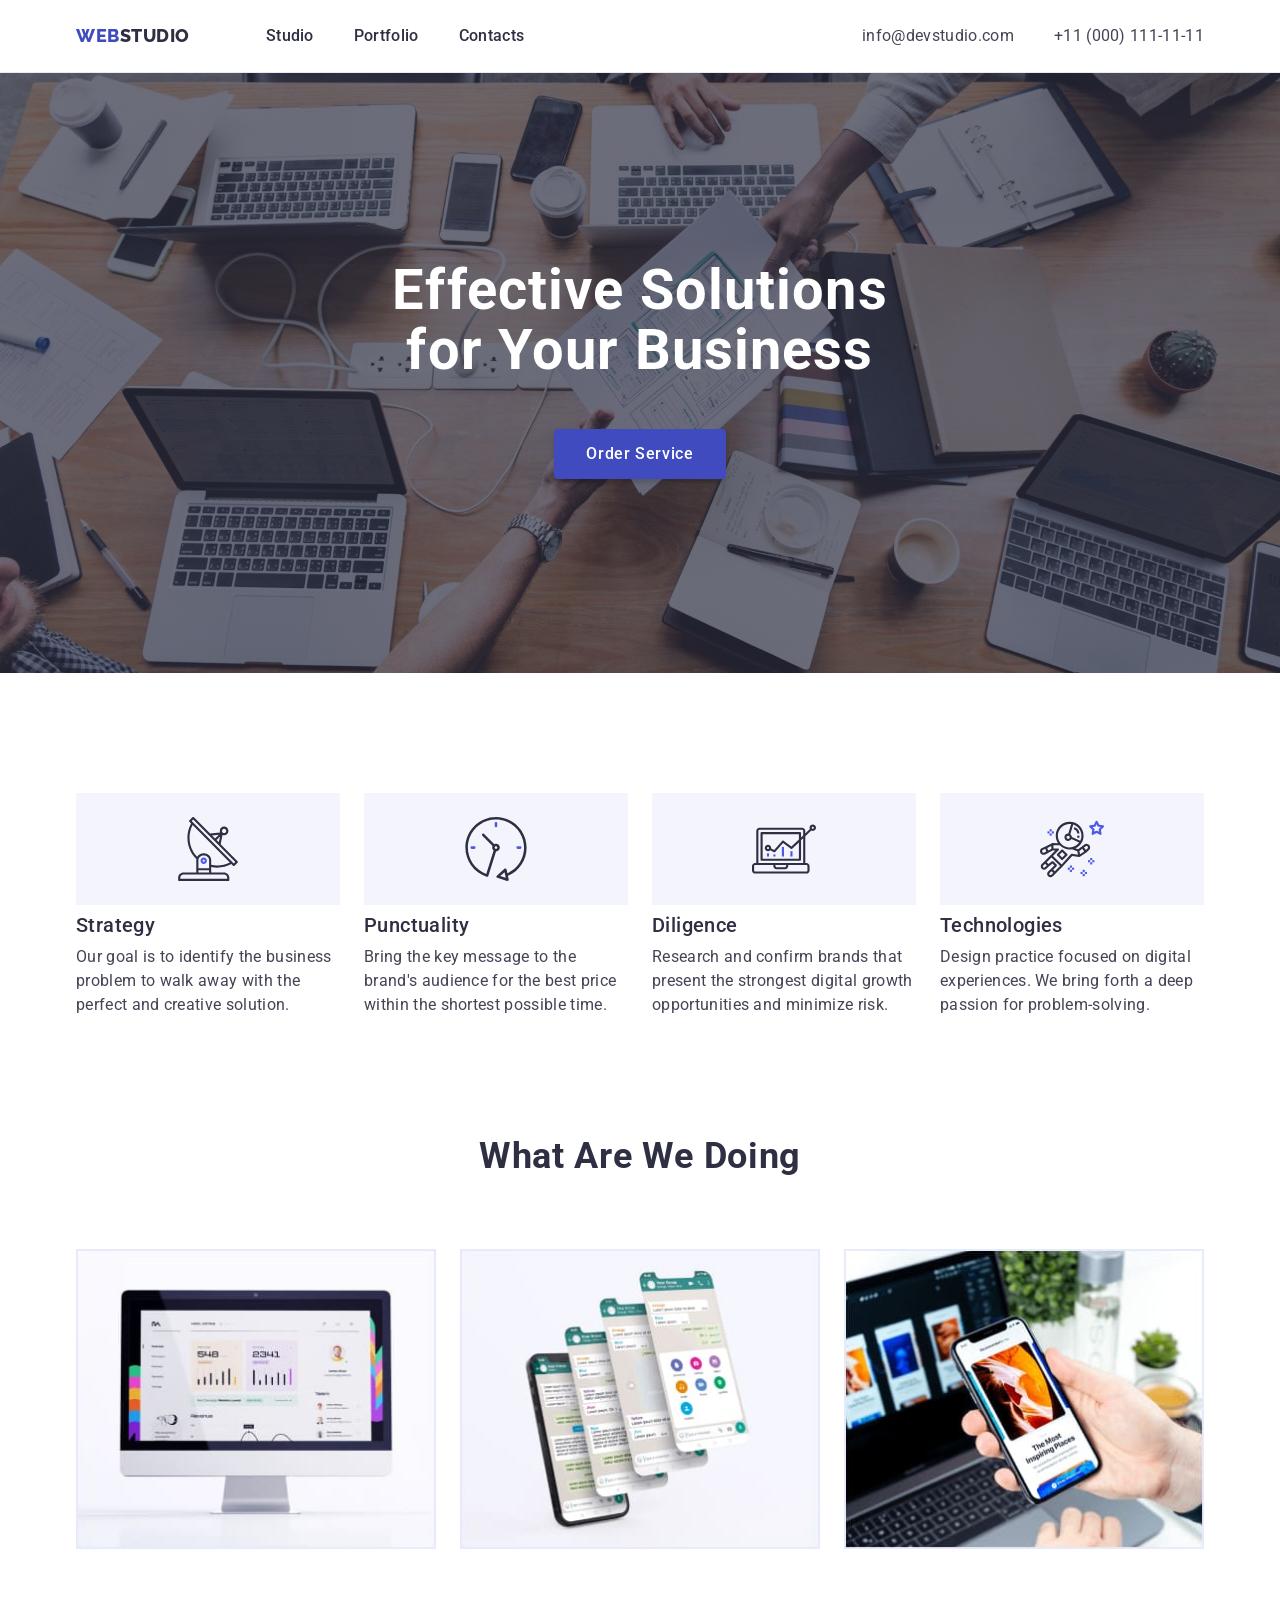
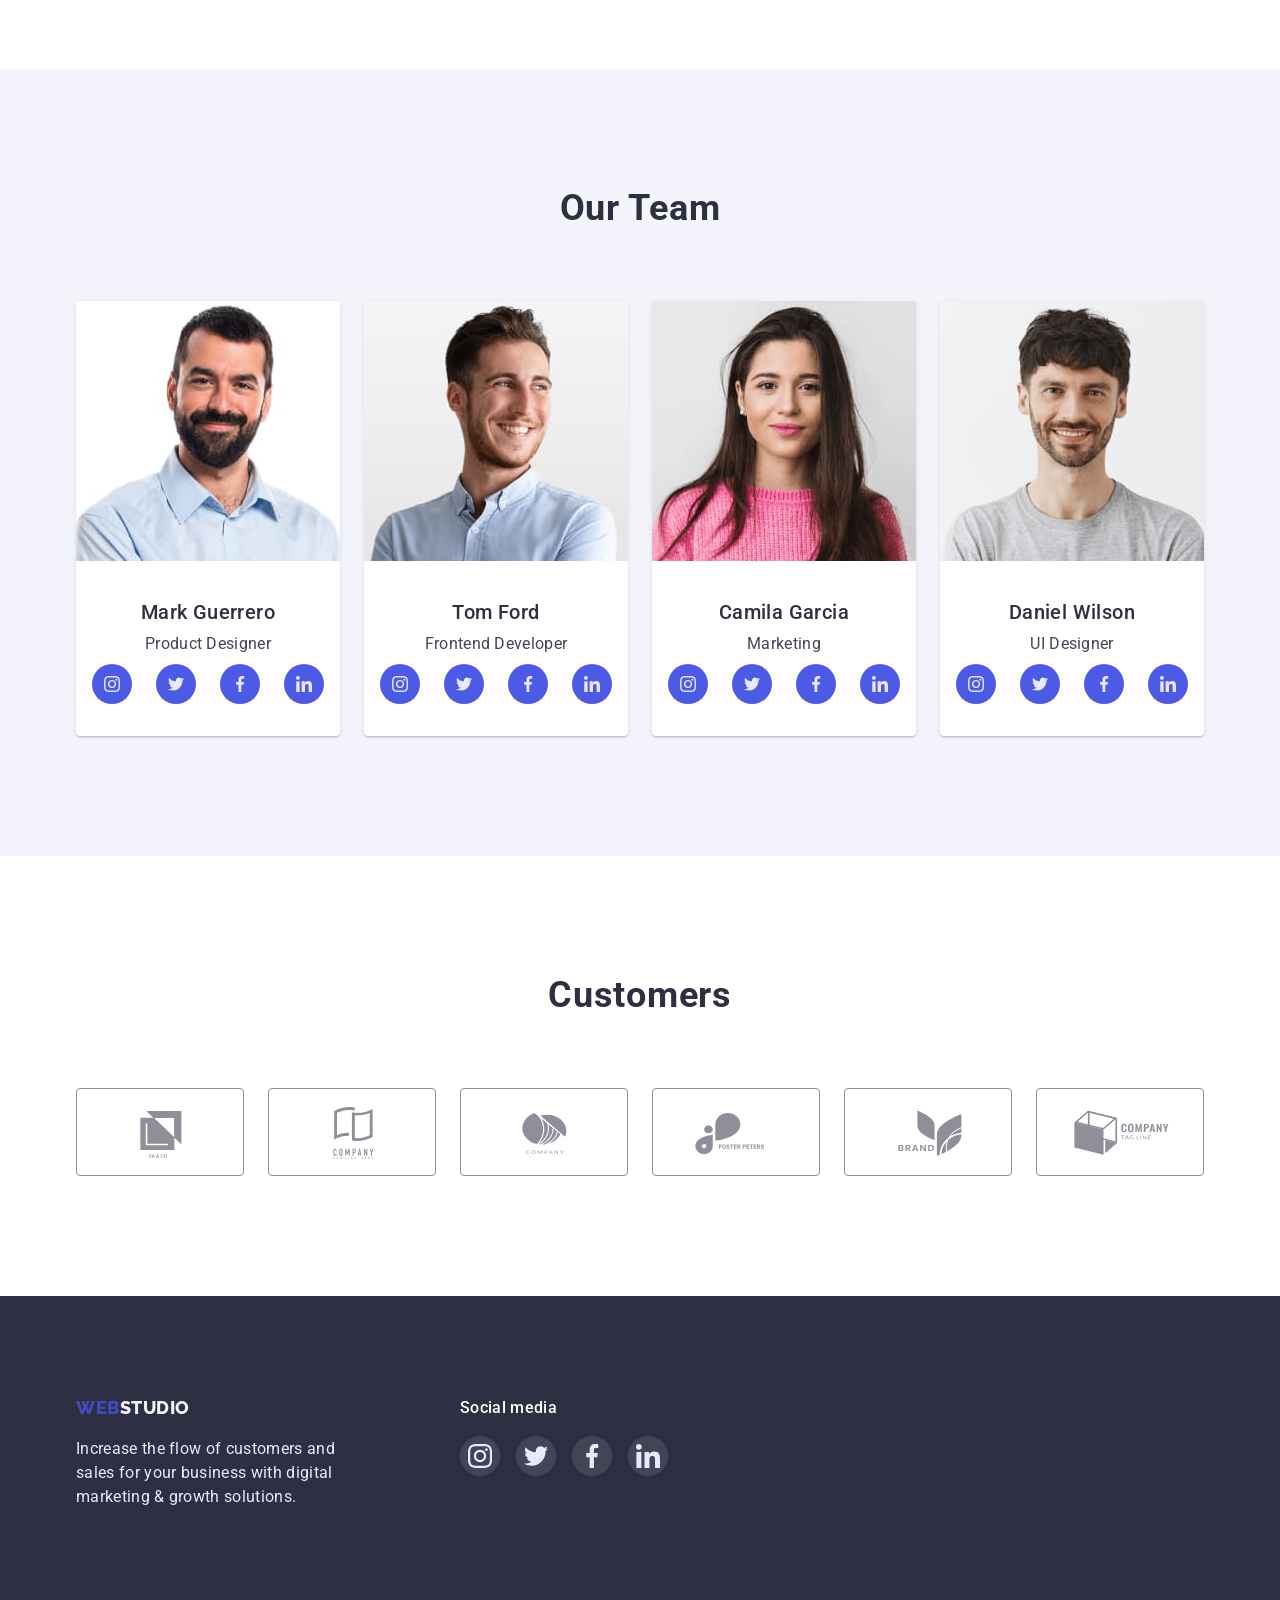
==== index.html @ be3b5464 "Initial commit" ====
<!DOCTYPE html>
<html lang="en">
  <head>
    <meta charset="UTF-8" />
    <meta http-equiv="X-UA-Compatible" content="IE=edge" />
    <meta name="viewport" content="width=device-width, initial-scale=1.0" />
    <title>WebStudio</title>
    <!-- Fonts -->
    <link rel="preconnect" href="https://fonts.googleapis.com" />
    <link rel="preconnect" href="https://fonts.gstatic.com" crossorigin />
    <link
      href="https://fonts.googleapis.com/css2?family=Raleway:wght@800&family=Roboto:wght@400;500;700;900&display=swap"
      rel="stylesheet"
    />
    <!-- Modern normalize -->
    <link
      rel="stylesheet"
      href="https://cdnjs.cloudflare.com/ajax/libs/modern-normalize/1.1.0/modern-normalize.min.css"
      integrity="sha512-wpPYUAdjBVSE4KJnH1VR1HeZfpl1ub8YT/NKx4PuQ5NmX2tKuGu6U/JRp5y+Y8XG2tV+wKQpNHVUX03MfMFn9Q=="
      crossorigin="anonymous"
      referrerpolicy="no-referrer"
    />
    <!-- CSS внешняя таблица стилей -->
    <link rel="stylesheet" href="./css/styles.css" />
  </head>

  <body>
    <!-- Header -->
    <header class="header">
      <div class="header-container container">
        <nav class="nav">
          <a class="logo" href="./index.html">Web<span class="accent-head">Studio</span></a>
          <ul class="nav-list list">
            <li class="nav-item">
              <a class="nav-link" href="./index.html">Studio</a>
            </li>
            <li class="nav-item">
              <a class="nav-link" href="./portfolio.html">Portfolio</a>
            </li>
            <li class="nav-item">
              <a class="nav-link" href="#">Contacts</a>
            </li>
          </ul>
        </nav>
        <address>
          <ul class="address list">
            <li class="address-list">
              <a class="address-link" href="mailto:info@devstudio.com">info@devstudio.com</a>
            </li>
            <li class="address-list">
              <a class="address-link" href="tel:+110001111111">+11 (000) 111-11-11</a>
            </li>
          </ul>
        </address>
      </div>
    </header>

    <main>
      <!-- Hero section_1 -->
      <section class="section-hero">
        <div class="container">
          <h1 class="hero-title">Effective Solutions for Your Business</h1>
          <button class="hero-button" type="button">Order Service</button>
        </div>
      </section>
      <!-- Features section_2 -->
      <section class="section features">
        <div class="container">
          <h2 class="section-title-hidden" hidden>features</h2>
          <ul class="features-list list">
            <li class="feature-item">
              <div class="feture-icon">
                <svg class="feture-icon-item" width="64px" height="64px">
                  <use href="./images/icons.svg#antenna"></use>
                </svg>
              </div>
              <h3 class="section-subtitle">Strategy</h3>
              <p class="features-desc">
                Our goal is to identify the business problem to walk away with the perfect and
                creative solution.
              </p>
            </li>
            <li class="feature-item">
              <div class="feture-icon">
                <svg class="feture-icon-item" width="64px" height="64px">
                  <use href="./images/icons.svg#clock"></use>
                </svg>
              </div>
              <h3 class="section-subtitle">Punctuality</h3>
              <p class="features-desc">
                Bring the key message to the brand's audience for the best price within the shortest
                possible time.
              </p>
            </li>
            <li class="feature-item">
              <div class="feture-icon">
                <svg class="feture-icon-item" width="64px" height="64px">
                  <use href="./images/icons.svg#diagram"></use>
                </svg>
              </div>
              <h3 class="section-subtitle">Diligence</h3>
              <p class="features-desc">
                Research and confirm brands that present the strongest digital growth opportunities
                and minimize risk.
              </p>
            </li>
            <li class="feature-item">
              <div class="feture-icon">
                <svg class="feture-icon-item" width="64px" height="64px">
                  <use href="./images/icons.svg#astrounaut"></use>
                </svg>
              </div>
              <h3 class="section-subtitle">Technologies</h3>
              <p class="features-desc">
                Design practice focused on digital experiences. We bring forth a deep passion for
                problem-solving.
              </p>
            </li>
          </ul>
        </div>
      </section>
      <!-- About Us section_3 -->
      <section class="section">
        <div class="container">
          <h2 class="section-title">What are we doing</h2>
          <ul class="product-list list">
            <li class="product-item">
              <img
                class="product-item-image"
                src="./images/monitor-pc.jpg"
                alt="desktop version site open on computer monitor"
                width="360"
                height="300"
              />
            </li>
            <li class="product-item">
              <img
                class="product-item-image"
                src="./images/smartphone.jpg"
                alt="multi-page mobile version"
                width="360"
                height="300"
              />
            </li>
            <li class="product-item">
              <img
                class="product-item-image"
                src="./images/smartphone-in-hand.jpg"
                alt="smartphone in hand on laptop background"
                width="360"
                height="300"
              />
            </li>
          </ul>
        </div>
      </section>
      <!-- Our Team section_4 -->
      <section class="section team">
        <div class="container">
          <h2 class="section-title">Our Team</h2>
          <ul class="team-list list">
            <li class="team-item">
              <img
                src="./images/mark-guerrero.jpg"
                alt="photo by mark guerrero"
                width="264"
                height="260"
              />
              <h3 class="section-subtitle team-title">Mark Guerrero</h3>
              <p class="team-desc">Product Designer</p>
              <ul class="team-socials list">
                <li class="team-socials-item">
                  <a href="" class="team-socials-link">
                    <svg class="team-socials-icon" width="16px" height="16px">
                      <use href="./images/icons.svg#instagram"></use>
                    </svg>
                  </a>
                </li>
                <li class="team-socials-item">
                  <a href="" class="team-socials-link">
                    <svg class="team-socials-icon" width="16px" height="16px">
                      <use href="./images/icons.svg#twitter"></use>
                    </svg>
                  </a>
                </li>
                <li class="team-socials-item">
                  <a href="" class="team-socials-link">
                    <svg class="team-socials-icon" width="16px" height="16px">
                      <use href="./images/icons.svg#facebook"></use>
                    </svg>
                  </a>
                </li>
                <li class="team-socials-item">
                  <a href="" class="team-socials-link">
                    <svg class="team-socials-icon" width="16px" height="16px">
                      <use href="./images/icons.svg#linkedin"></use>
                    </svg>
                  </a>
                </li>
              </ul>
            </li>
            <li class="team-item">
              <img src="./images/tom-ford.jpg" alt="photo by tom ford" width="264" height="260" />
              <h3 class="section-subtitle team-title">Tom Ford</h3>
              <p class="team-desc">Frontend Developer</p>
              <ul class="team-socials list">
                <li class="team-socials-item">
                  <a href="" class="team-socials-link">
                    <svg class="team-socials-icon" width="16px" height="16px">
                      <use href="./images/icons.svg#instagram"></use>
                    </svg>
                  </a>
                </li>
                <li class="team-socials-item">
                  <a href="" class="team-socials-link">
                    <svg class="team-socials-icon" width="16px" height="16px">
                      <use href="./images/icons.svg#twitter"></use>
                    </svg>
                  </a>
                </li>
                <li class="team-socials-item">
                  <a href="" class="team-socials-link">
                    <svg class="team-socials-icon" width="16px" height="16px">
                      <use href="./images/icons.svg#facebook"></use>
                    </svg>
                  </a>
                </li>
                <li class="team-socials-item">
                  <a href="" class="team-socials-link">
                    <svg class="team-socials-icon" width="16px" height="16px">
                      <use href="./images/icons.svg#linkedin"></use>
                    </svg>
                  </a>
                </li>
              </ul>
            </li>
            <li class="team-item">
              <img
                src="./images/camila-garcia.jpg"
                alt="photo by camila garcia"
                width="264"
                height="260"
              />
              <h3 class="section-subtitle team-title">Camila Garcia</h3>
              <p class="team-desc">Marketing</p>
              <ul class="team-socials list">
                <li class="team-socials-item">
                  <a href="" class="team-socials-link">
                    <svg class="team-socials-icon" width="16px" height="16px">
                      <use href="./images/icons.svg#instagram"></use>
                    </svg>
                  </a>
                </li>
                <li class="team-socials-item">
                  <a href="" class="team-socials-link">
                    <svg class="team-socials-icon" width="16px" height="16px">
                      <use href="./images/icons.svg#twitter"></use>
                    </svg>
                  </a>
                </li>
                <li class="team-socials-item">
                  <a href="" class="team-socials-link">
                    <svg class="team-socials-icon" width="16px" height="16px">
                      <use href="./images/icons.svg#facebook"></use>
                    </svg>
                  </a>
                </li>
                <li class="team-socials-item">
                  <a href="" class="team-socials-link">
                    <svg class="team-socials-icon" width="16px" height="16px">
                      <use href="./images/icons.svg#linkedin"></use>
                    </svg>
                  </a>
                </li>
              </ul>
            </li>
            <li class="team-item">
              <img
                src="./images/daniel-wilson.jpg"
                alt="photo by daniel wilson"
                width="264"
                height="260"
              />
              <h3 class="section-subtitle team-title">Daniel Wilson</h3>
              <p class="team-desc">UI Designer</p>
              <ul class="team-socials list">
                <li class="team-socials-item">
                  <a href="" class="team-socials-link">
                    <svg class="team-socials-icon" width="16px" height="16px">
                      <use href="./images/icons.svg#instagram"></use>
                    </svg>
                  </a>
                </li>
                <li class="team-socials-item">
                  <a href="" class="team-socials-link">
                    <svg class="team-socials-icon" width="16px" height="16px">
                      <use href="./images/icons.svg#twitter"></use>
                    </svg>
                  </a>
                </li>
                <li class="team-socials-item">
                  <a href="" class="team-socials-link">
                    <svg class="team-socials-icon" width="16px" height="16px">
                      <use href="./images/icons.svg#facebook"></use>
                    </svg>
                  </a>
                </li>
                <li class="team-socials-item">
                  <a href="" class="team-socials-link">
                    <svg class="team-socials-icon" width="16px" height="16px">
                      <use href="./images/icons.svg#linkedin"></use>
                    </svg>
                  </a>
                </li>
              </ul>
            </li>
          </ul>
        </div>
      </section>
      <!-- Customers section_5 -->
      <section class="section">
        <div class="container">
          <h2 class="section-title">Customers</h2>
          <ul class="customer list">
            <li class="customer-list">
              <a href="" class="customer-list-link">
                <svg class="customer-list-icon" width="104px" height="56px">
                  <use href="./images/icons.svg#ya_ko_logo"></use>
                </svg>
              </a>
            </li>
            <li class="customer-list">
              <a href="" class="customer-list-link">
                <svg class="customer-list-icon" width="104px" height="56px">
                  <use href="./images/icons.svg#tagline_here_logo"></use>
                </svg>
              </a>
            </li>
            <li class="customer-list">
              <a href="" class="customer-list-link">
                <svg class="customer-list-icon" width="104px" height="56px">
                  <use href="./images/icons.svg#company_logo"></use>
                </svg>
              </a>
            </li>
            <li class="customer-list">
              <a href="" class="customer-list-link">
                <svg class="customer-list-icon" width="104px" height="56px">
                  <use href="./images/icons.svg#foster_peters_logo"></use>
                </svg>
              </a>
            </li>
            <li class="customer-list">
              <a href="" class="customer-list-link">
                <svg class="customer-list-icon" width="104px" height="56px">
                  <use href="./images/icons.svg#brand_logo"></use>
                </svg>
              </a>
            </li>
            <li class="customer-list">
              <a href="" class="customer-list-link">
                <svg class="customer-list-icon" width="104px" height="56px">
                  <use href="./images/icons.svg#tag_line_logo"></use>
                </svg>
              </a>
            </li>
          </ul>
        </div>
      </section>
    </main>
    <!-- Footer -->
    <footer class="footer">
      <div class="container footer-flex">
        <div class="footer-left">
          <a class="logo" href="./index.html">Web<span class="accent-foot">Studio</span></a>
          <p class="footer-text">
            Increase the flow of customers and sales for your business with digital marketing &
            growth solutions.
          </p>
        </div>
        <div class="footer-right">
          <p class="social-media">Social media</p>
          <ul class="footer-socials list">
            <li class="footer-socials-item">
              <a href="" class="footer-socials-link">
                <svg class="footer-socials-icon" width="24px" height="24px">
                  <use href="./images/icons.svg#instagram"></use>
                </svg>
              </a>
            </li>
            <li class="footer-socials-item">
              <a href="" class="footer-socials-link">
                <svg class="footer-socials-icon" width="24px" height="24px">
                  <use href="./images/icons.svg#twitter"></use>
                </svg>
              </a>
            </li>
            <li class="footer-socials-item">
              <a href="" class="footer-socials-link">
                <svg class="footer-socials-icon" width="24px" height="24px">
                  <use href="./images/icons.svg#facebook"></use>
                </svg>
              </a>
            </li>
            <li class="footer-socials-item">
              <a href="" class="footer-socials-link">
                <svg class="footer-socials-icon" width="24px" height="24px">
                  <use href="./images/icons.svg#linkedin"></use>
                </svg>
              </a>
            </li>
          </ul>
        </div>
      </div>
    </footer>
  </body>
</html>
---- css/styles.css ----
* {
  box-sizing: border-box;
}

:root {
  --primary-text-color: #2e2f42;
  --text-color-secondary: #434455;
  --btn-primary: #4d5ae5;
  --btn-accent: #404bbf;
  --text-white: #ffffff;
  --background-primary: #f4f4fd;
  --background-secondary: #e7e9fc;
  --customers: #8e8f99;
  --footer-social-link-hoover: #31d0aa;
  --footer-social-link: rgba(255, 255, 255, 0.1);
}

/* WEBSTUDIO and Portfolio / html styles fprmatting  */

body {
  /* main text formatting */
  font-family: 'Roboto', normal;
  font-size: 16px;
  line-height: 1.5;
  letter-spacing: 0.02em;
  color: var(--primary-text-color);
}

P,
ul,
h1,
h2,
h3,
h4,
h5,
h6 {
  margin-top: 0;
}

p {
  margin-bottom: 0;
}

.container {
  width: 100;
  max-width: 1158px;
  margin-left: auto;
  margin-right: auto;
  padding-left: 15px;
  padding-right: 15px;
}

.section {
  padding-top: 120px;
  padding-bottom: 120px;
}

.list {
  margin: 0;
  padding: 0;
  list-style-type: none;
}

.link {
  text-decoration: none;
}

/* Header */

.header {
  border-bottom: 1px solid #e7e9fc;
  box-shadow: 0px 2px 1px rgba(46, 47, 66, 0.08), 0px 1px 1px rgba(46, 47, 66, 0.16),
    0px 1px 6px rgba(46, 47, 66, 0.08);
}

.header-container {
  display: flex;
  justify-content: space-between;
}

.nav {
  display: flex;
  align-items: center;
}

/* LOGO */
/* logo head WEB accent*/
.logo {
  font-family: 'Raleway', normal;
  font-weight: 800;
  font-size: 18px;
  line-height: 1.33;
  letter-spacing: 0.03em;
  text-transform: uppercase;
  text-decoration: none;
  color: var(--btn-accent);
}
/* logo head STUDIO accent*/
.accent-head {
  color: var(--primary-text-color);
}

/* NAVIGATION BAR */

.nav-list {
  display: flex;
  margin-left: 76px;
  margin-right: auto;
}
.nav-list .nav-item + .nav-item {
  margin-left: 40px;
}
.nav-link {
  display: block;
  padding-top: 24px;
  padding-bottom: 24px;
  font-weight: 500;
  line-height: 1.5;
  letter-spacing: 0.02em;
  color: var(--primary-text-color);
  text-decoration: none;
}

.address {
  display: flex;
}
.address .address-list + .address-list {
  margin-left: 40px;
}
.address-link {
  display: block;
  padding-top: 24px;
  padding-bottom: 24px;
  font-style: normal;
  line-height: 1.5;
  letter-spacing: 0.02em;
  color: var(--text-color-secondary);
  text-decoration: none;
}

.nav-link:hover,
.nav-link:focus,
.address-link:hover,
.address-link:focus {
  color: var(--btn-accent);
}

/* MAIN */

/* hero section_1 */
.section-hero {
  max-width: 1440px;
  height: 600px;
  padding-top: 188px;
  padding-bottom: 188px;
  margin-left: auto;
  margin-right: auto;
  background-color: var(--primary-text-color);
  background-image: linear-gradient(rgba(46, 47, 66, 0.7), rgba(46, 47, 66, 0.7)),
    url(../images/hero-background-image.jpg);
  text-align: center;
  background-position: center;
  background-size: cover;
}
.hero-title {
  width: 496px;
  margin-left: auto;
  margin-right: auto;
  margin-bottom: 48px;
  font-size: 56px;
  line-height: 1.07;
  letter-spacing: 0.02em;
  color: var(--text-white);
}
/* button-hero */
.hero-button {
  display: inline-block;
  text-align: center;

  cursor: pointer;
  min-width: 169px;
  padding: 16px 32px 16px 32px;

  border: 1px transparent;
  border-radius: 4px;
  font-weight: 500;
  letter-spacing: 0.04em;
  color: var(--text-white);
  background-color: var(--btn-accent);

  box-shadow: 0px 4px 4px rgba(0, 0, 0, 0.15);
}
.hero-button:hover,
.hero-button:focus {
  background-color: var(--btn-primary);
}

/* features section_2 */
.features {
  padding-bottom: 0;
}
.section-title-hidden {
  position: absolute;
  width: 1px;
  height: 1px;
  margin: -1px;
  border: 0;
  padding: 0;
  white-space: nowrap;
  clip-path: inset(100%);
  clip: rect(0 0 0 0);
  overflow: hidden;
}
.section-title {
  text-align: center;
  margin-bottom: 72px;
  font-size: 36px;
  line-height: 1.11;
  letter-spacing: 0.02em;
  text-transform: capitalize;
}
.section-subtitle {
  margin: 0;
  margin-bottom: 8px;
  font-weight: 500;
  font-size: 20px;
  line-height: 1.2;
  letter-spacing: 0.02em;
}

.features-list {
  display: flex;
  flex-wrap: wrap;
}
.feature-item {
  width: 264px;
  margin-right: 24px;
}
.feture-icon {
  display: flex;
  justify-content: center;
  align-items: center;
  width: 264px;
  height: 112px;
  background-color: var(--background-primary);
  margin-bottom: 8px;
}
.feature-item:nth-child(4n) {
  margin: 0;
}
.features-desc {
  line-height: 1.5;
  letter-spacing: 0.02em;
  color: var(--text-color-secondary);
}

/* About Us section_3 */
.section-title {
  text-align: center;
  margin-bottom: 72px;
  font-size: 36px;
  line-height: 1.11;
  letter-spacing: 0.02em;
  text-transform: capitalize;
}
.product-list {
  display: flex;
  flex-wrap: wrap;
}
.product-item {
  width: 360px;
  border: 1px solid #e7e9fc;
  margin-right: 24px;
}
.product-item-image {
  display: block;
  max-width: 100%;
  height: auto;
}
.product-item:nth-child(3n) {
  margin: 0;
}

/* section Our Team section_4*/
.team {
  background-color: var(--background-primary);
}
.team-list {
  display: flex;
  flex-wrap: wrap;
}
.team-item {
  width: 264px;
  margin-right: 24px;
  padding-bottom: 32px;
  background-color: var(--text-white);
  box-shadow: 0px 1px 6px rgba(46, 47, 66, 0.08), 0px 1px 1px rgba(46, 47, 66, 0.16),
    0px 2px 1px rgba(46, 47, 66, 0.08);
  border-radius: 0px 0px 4px 4px;
}
.team-item:nth-child(4n) {
  margin: 0;
}
.team-title {
  margin-top: 32px;
}
.team-desc {
  margin-bottom: 0;
  line-height: 1.5;
  letter-spacing: 0.02em;
  color: var(--text-color-secondary);
  margin-bottom: 8px;
}
.team-list .section-subtitle,
.team-list .team-desc {
  text-align: center;
}
.team-socials {
  display: flex;
  justify-content: center;
  gap: 24px;
}
.team-socials-link {
  display: flex;
  justify-content: center;
  align-items: center;
  width: 40px;
  height: 40px;
  border-radius: 50%;
  background-color: var(--btn-primary);
}
.team-socials-link:hover,
.team-socials-link:focus {
  background-color: var(--btn-accent);
}
.team-socials-icon {
  width: 16px;
  height: 16px;
  fill: var(--background-secondary);
}

/* Customers section_5 */
.customer {
  display: flex;
}
.customer-list {
  display: flex;
  width: 168px;
}
.customer-list-link {
  display: flex;
  justify-content: center;
  align-items: center;
  cursor: pointer;
  width: 100%;
  height: 88px;
  border: 1px solid var(--customers);
  border-radius: 4px;
  color: var(--customers);
}
.customer-list:not(:last-child) {
  margin-right: 24px;
}
.customer-list-icon {
  fill: currentColor;
}
.customer-list-link:hover,
.customer-lis-link:focus {
  color: var(--btn-accent);
  border: 1px solid var(--btn-accent);
}

/* Footer */
.footer {
  padding-top: 100px;
  padding-bottom: 100px;
  background-color: var(--primary-text-color);
}
/* logo footer */
.footer-flex {
  display: flex;
}
.footer-left {
  margin-right: 120px;
}
.accent-foot {
  color: var(--background-primary);
}
.footer-text {
  width: 264px;
  margin-top: 16px;
  line-height: 1.5;
  letter-spacing: 0.02em;
  color: var(--background-secondary);
}
.social-media {
  font-weight: 500;
  font-size: 16px;
  line-height: 1.5;
  letter-spacing: 0.02em;
  color: var(--text-white);
  margin-bottom: 16px;
}
.footer-socials {
  display: flex;
  justify-content: center;
  gap: 16px;
}
.footer-socials-link {
  display: flex;
  justify-content: center;
  align-items: center;
  width: 40px;
  height: 40px;
  border-radius: 50%;
  background-color: var(--footer-social-link);
}
.footer-socials-link:hover,
.footer-socials-link:focus {
  background-color: var(--footer-social-link-hoover);
}
.footer-socials-icon {
  fill: var(--background-secondary);
}

/* PORTFOLIO */

/* filter button */
.portfolio {
  padding-top: 96px;
}
.filter {
  margin-bottom: 72px;
  display: flex;
  justify-content: center;
}
.filter .item + .item {
  margin-left: 24px;
}
.filter-btn {
  text-align: center;
  display: inline-block;
  width: auto;
  min-width: 69px;
  border-radius: 4px;
  padding: 12px 24px 12px 24px;
  cursor: pointer;
  line-height: 1.5;
  letter-spacing: 0.04em;
  color: var(--btn-accent);
  background-color: var(--background-primary);
  border: 1px solid var(--background-secondary);
}
.filter-btn:hover,
.filter-btn:focus,
.filter-btn:active {
  box-shadow: 0px 3px 1px rgba(0, 0, 0, 0.1), 0px 2px 1px rgba(0, 0, 0, 0.08),
    0px 2px 2px rgba(0, 0, 0, 0.12);
  color: var(--text-white);
  background-color: var(--btn-primary);
  border: 1px solid var(--btn-primary);
}

/* projects examples */
.filter {
  margin-bottom: 72px;
}
.filter-list {
  display: flex;
  flex-wrap: wrap;
  gap: 48px 24px;
}
.filter-list-item {
  flex-basis: calc((100% - 48px) / 3);
}
.filter-list-box {
  text-decoration: none;
  display: block;
  max-width: 100%;
  height: auto;
}
.filter-list-box:hover,
.filter-list-box:focus {
  box-shadow: 0px 1px 6px rgba(46, 47, 66, 0.08), 0px 1px 1px rgba(46, 47, 66, 0.16),
    0px 2px 1px rgba(46, 47, 66, 0.08);
}
.filter-list-image {
  display: block;
}
.filter-subtitle {
  font-weight: 500;
  font-size: 20px;
  line-height: 1.2;
  letter-spacing: 0.02em;
  color: var(--primary-text-color);
}
.filter-description {
  line-height: 1.5;
  letter-spacing: 0.02em;
  color: var(--text-color-secondary);
}
.filter-box {
  padding: 32px 0 32px 16px;
  border: 1px solid var(--background-secondary);
  border-top: none;
}
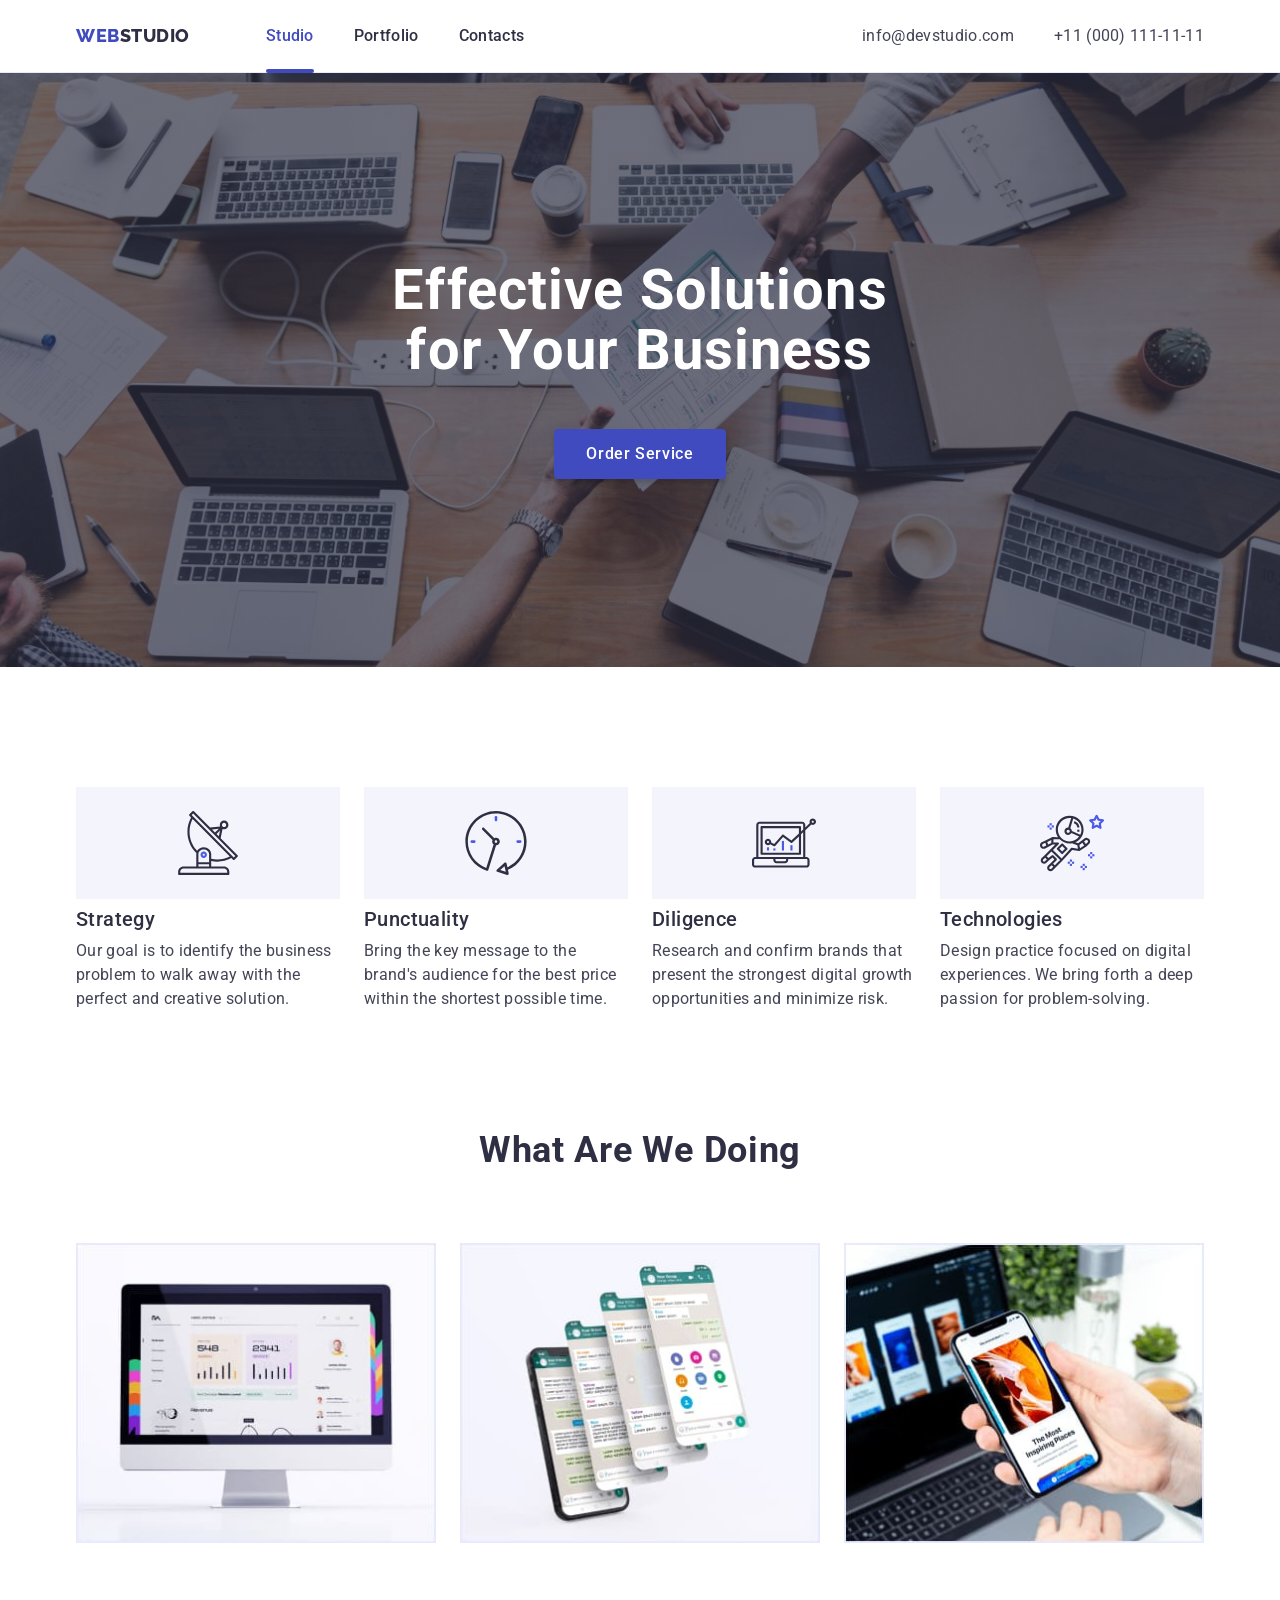
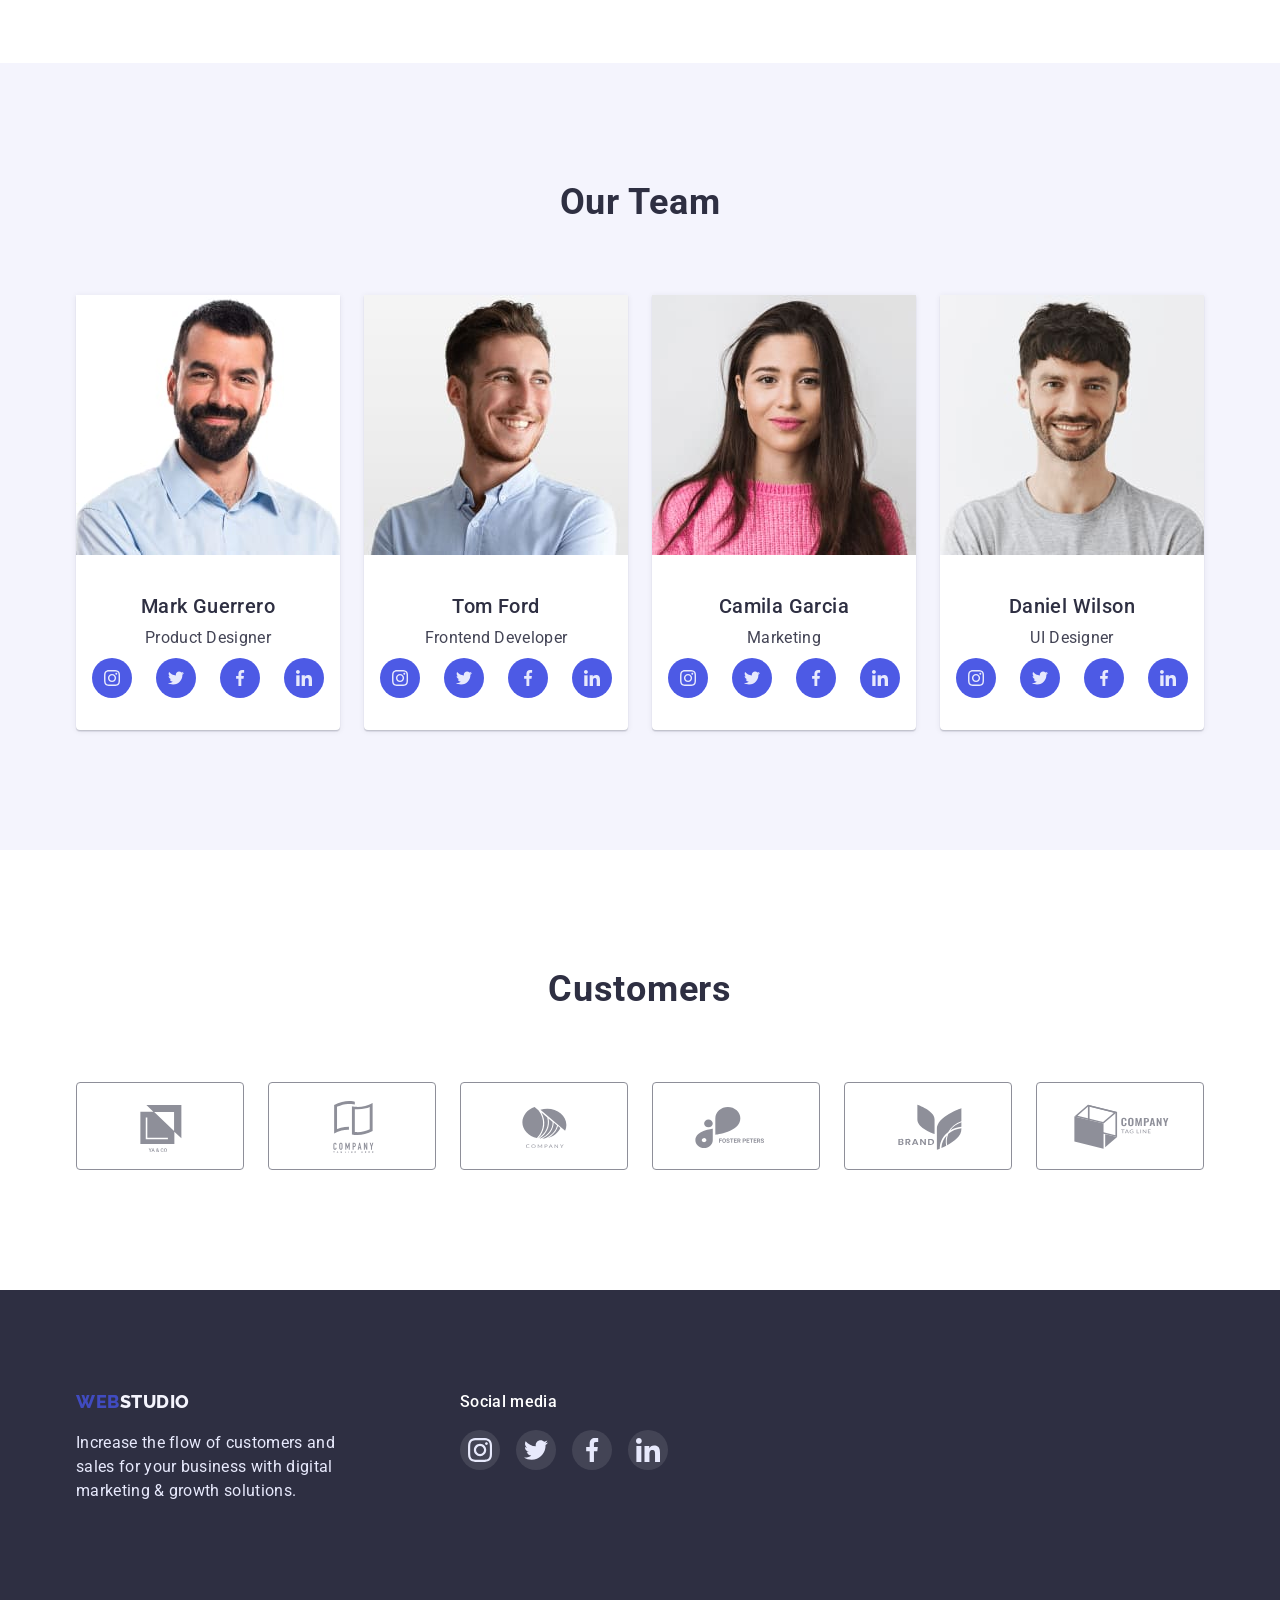
==== commit ee150f0c: "I'm not sure everything is right" ====
--- a/index.html
+++ b/index.html
@@ -32,7 +32,7 @@
           <a class="logo" href="./index.html">Web<span class="accent-head">Studio</span></a>
           <ul class="nav-list list">
             <li class="nav-item">
-              <a class="nav-link" href="./index.html">Studio</a>
+              <a class="nav-link active" href="./index.html">Studio</a>
             </li>
             <li class="nav-item">
               <a class="nav-link" href="./portfolio.html">Portfolio</a>
@@ -60,7 +60,7 @@
       <section class="section-hero">
         <div class="container">
           <h1 class="hero-title">Effective Solutions for Your Business</h1>
-          <button class="hero-button" type="button">Order Service</button>
+          <button class="hero-button" type="button" data-modal-open>Order Service</button>
         </div>
       </section>
       <!-- Features section_2 -->
@@ -413,5 +413,15 @@
         </div>
       </div>
     </footer>
+    <div class="backdrop-hero is-hidden" data-modal>
+      <div class="modal-hero">
+        <button class="hero-button-close" data-modal-close>
+          <svg class="modal-hero-icon" width="8px" height="8px">
+            <use href="./images/icons.svg#close"></use>
+          </svg>
+        </button>
+      </div>
+    </div>
+    <script src="./js/modal.js"></script>
   </body>
 </html>
--- a/css/styles.css
+++ b/css/styles.css
@@ -119,6 +119,24 @@
   letter-spacing: 0.02em;
   color: var(--primary-text-color);
   text-decoration: none;
+  position: relative;
+  transition-property: color;
+  transition-duration: 250ms;
+  transition-timing-function: cubic-bezier(0.4, 0, 0.2, 1);
+}
+.nav-link.active {
+  color: var(--btn-accent);
+}
+.nav-link.active::after {
+  content: '';
+  display: block;
+  width: 100%;
+  height: 4px;
+  background-color: var(--btn-accent);
+  position: absolute;
+  bottom: -1px;
+  left: 0;
+  border-radius: 2px;
 }
 
 .address {
@@ -150,12 +168,10 @@
 /* hero section_1 */
 .section-hero {
   max-width: 1440px;
-  height: 600px;
   padding-top: 188px;
   padding-bottom: 188px;
   margin-left: auto;
   margin-right: auto;
-  background-color: var(--primary-text-color);
   background-image: linear-gradient(rgba(46, 47, 66, 0.7), rgba(46, 47, 66, 0.7)),
     url(../images/hero-background-image.jpg);
   text-align: center;
@@ -163,7 +179,7 @@
   background-size: cover;
 }
 .hero-title {
-  width: 496px;
+  width: 500px;
   margin-left: auto;
   margin-right: auto;
   margin-bottom: 48px;
@@ -172,15 +188,12 @@
   letter-spacing: 0.02em;
   color: var(--text-white);
 }
-/* button-hero */
 .hero-button {
   display: inline-block;
   text-align: center;
-
   cursor: pointer;
   min-width: 169px;
   padding: 16px 32px 16px 32px;
-
   border: 1px transparent;
   border-radius: 4px;
   font-weight: 500;
@@ -189,6 +202,10 @@
   background-color: var(--btn-accent);
 
   box-shadow: 0px 4px 4px rgba(0, 0, 0, 0.15);
+
+  transition-property: color, background-color, box-shadow;
+  transition-duration: 250ms;
+  transition-timing-function: cubic-bezier(0.4, 0, 0.2, 1);
 }
 .hero-button:hover,
 .hero-button:focus {
@@ -423,6 +440,57 @@
   fill: var(--background-secondary);
 }
 
+/* Modal and Backdrop */
+
+.backdrop-hero {
+  position: fixed;
+  top: 0;
+  left: 0;
+  width: 100%;
+  height: 100%;
+  background-color: rgba(46, 47, 66, 0.4);
+  transition: opacity 250ms cubic-bezier(0.4, 0, 0.2, 1),
+    visibility 250ms cubic-bezier(0.4, 0, 0.2, 1);
+  visibility: visible;
+  pointer-events: auto;
+  opacity: 1;
+}
+.backdrop-hero.is-hidden {
+  opacity: 0;
+  pointer-events: none;
+  visibility: hidden;
+}
+.backdrop-hero.is-hidden .modal-hero {
+  transform: translate(-50%, -50%) scale(1);
+}
+
+.modal-hero {
+  position: absolute;
+  top: 50%;
+  left: 50%;
+  transform: translate(-50%, -50%) scale(1);
+  width: 408px;
+  height: 576px;
+  background: #fcfcfc;
+  box-shadow: 0px 1px 1px rgba(0, 0, 0, 0.14), 0px 1px 3px rgba(0, 0, 0, 0.12),
+    0px 2px 1px rgba(0, 0, 0, 0.2);
+  border-radius: 4px;
+}
+
+.hero-button-close {
+  display: flex;
+  justify-content: center;
+  align-items: center;
+  position: absolute;
+  top: 24px;
+  right: 24px;
+  border-radius: 12px;
+  width: 24px;
+  height: 24px;
+  background: #e7e9fc;
+  border: 1px solid rgba(0, 0, 0, 0.1);
+}
+
 /* PORTFOLIO */
 
 /* filter button */
@@ -449,7 +517,10 @@
   letter-spacing: 0.04em;
   color: var(--btn-accent);
   background-color: var(--background-primary);
-  border: 1px solid var(--background-secondary);
+  border: 1px solid #e7e9fc;
+  transition-property: box-shadow, color, background-color;
+  transition-duration: 250ms;
+  transition-timing-function: cubic-bezier(0.4, 0, 0.2, 1);
 }
 .filter-btn:hover,
 .filter-btn:focus,
@@ -458,10 +529,10 @@
     0px 2px 2px rgba(0, 0, 0, 0.12);
   color: var(--text-white);
   background-color: var(--btn-primary);
-  border: 1px solid var(--btn-primary);
-}
-
-/* projects examples */
+}
+
+/* products examples */
+
 .filter {
   margin-bottom: 72px;
 }
@@ -473,34 +544,67 @@
 .filter-list-item {
   flex-basis: calc((100% - 48px) / 3);
 }
-.filter-list-box {
+.filter-list-link {
   text-decoration: none;
   display: block;
   max-width: 100%;
   height: auto;
-}
-.filter-list-box:hover,
-.filter-list-box:focus {
+  transition-property: box-shadow;
+  transition-duration: 250ms;
+  transition-timing-function: cubic-bezier(0.4, 0, 0.2, 1);
+}
+.filter-list-link:hover,
+.filter-list-link:focus {
   box-shadow: 0px 1px 6px rgba(46, 47, 66, 0.08), 0px 1px 1px rgba(46, 47, 66, 0.16),
     0px 2px 1px rgba(46, 47, 66, 0.08);
 }
 .filter-list-image {
   display: block;
 }
+.filter-list-box {
+  position: relative;
+  overflow: hidden;
+}
+.overlay {
+  position: absolute;
+  left: 0;
+  top: 0;
+  width: 100%;
+  height: 100%;
+  padding-top: 40px;
+  padding-left: 32px;
+  padding-right: 32px;
+  overflow: auto;
+  transform: translate(0, 100%);
+  transition: transform 250ms linear;
+  line-height: 1.5;
+  letter-spacing: 0.02em;
+  color: var(--background-primary);
+  background-color: var(--btn-primary);
+}
+
+.filter-list-link:hover .overlay,
+.filter-list-link:focus .overlay {
+  transform: translate(0, 0);
+}
+
 .filter-subtitle {
   font-weight: 500;
   font-size: 20px;
   line-height: 1.2;
   letter-spacing: 0.02em;
   color: var(--primary-text-color);
-}
+  margin-bottom: 8px;
+}
+
 .filter-description {
   line-height: 1.5;
   letter-spacing: 0.02em;
   color: var(--text-color-secondary);
 }
+
 .filter-box {
   padding: 32px 0 32px 16px;
-  border: 1px solid var(--background-secondary);
+  border: 1px solid #e7e9fc;
   border-top: none;
 }
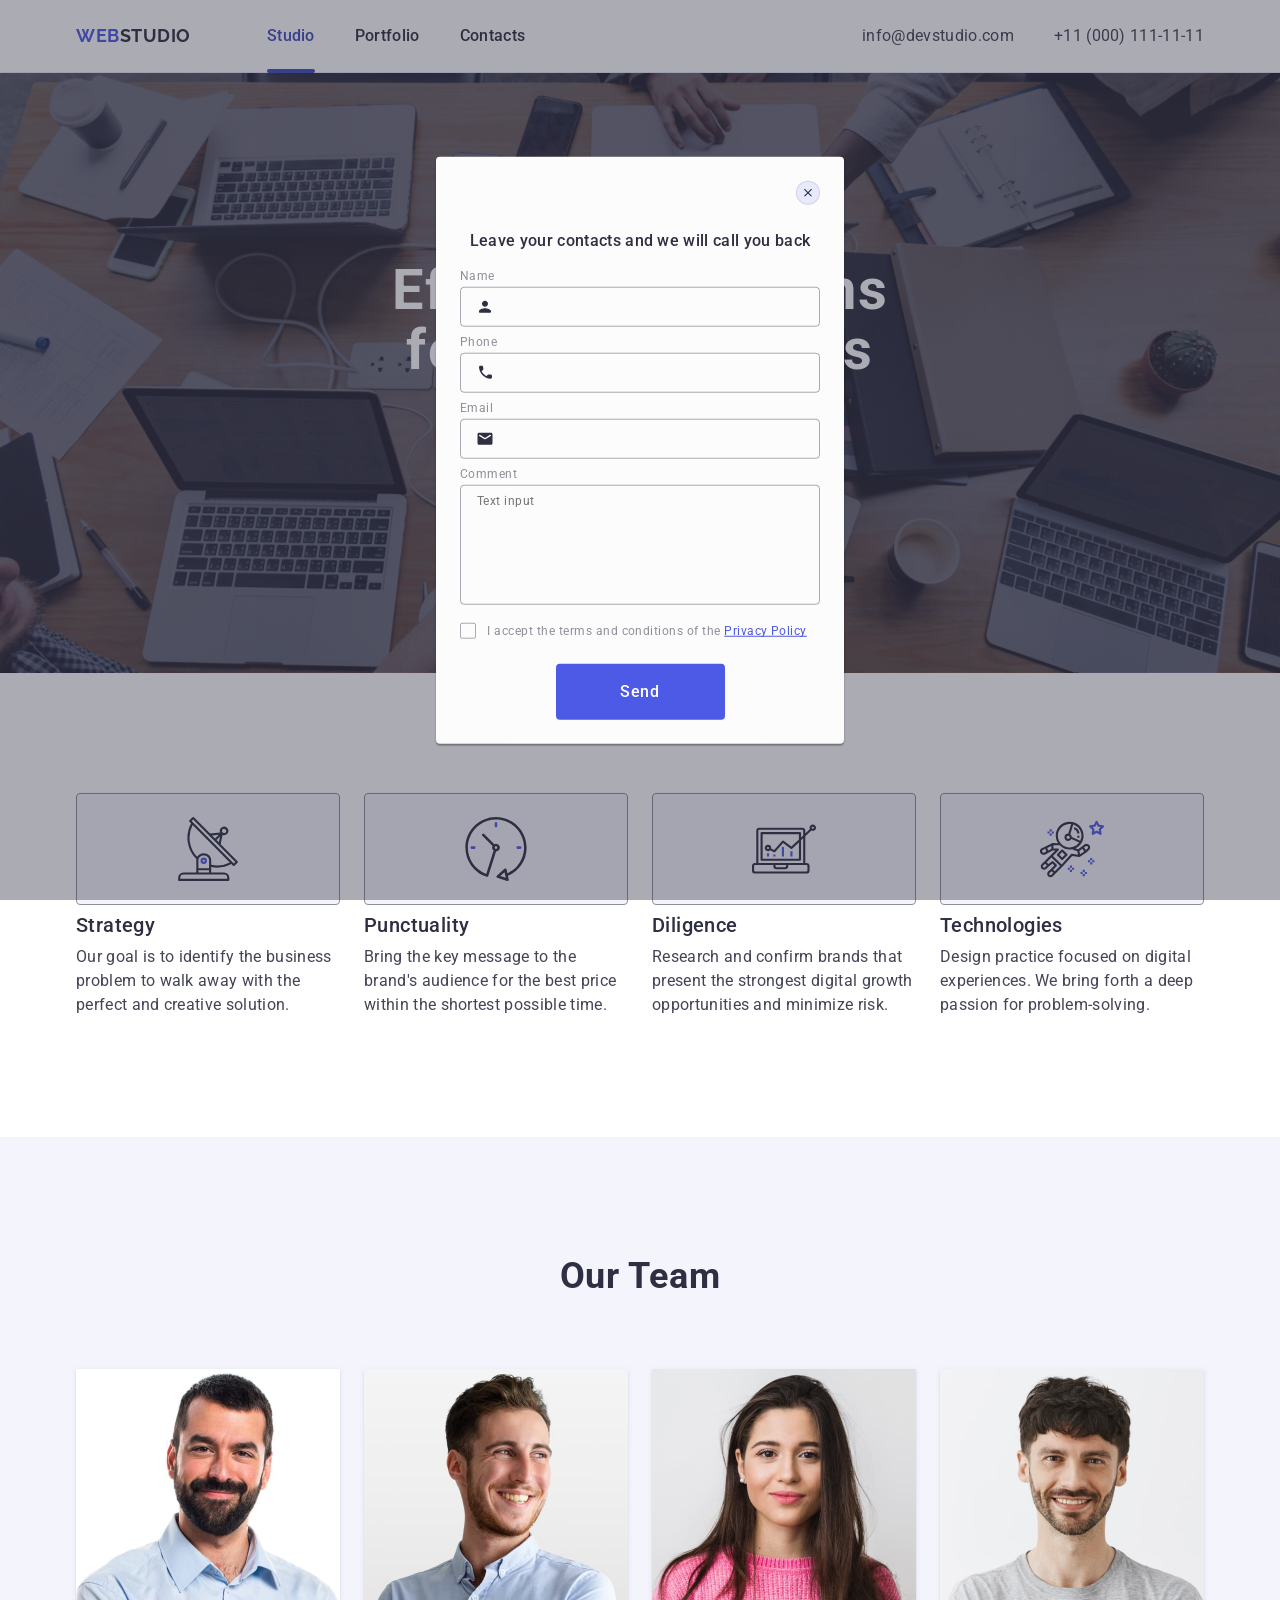
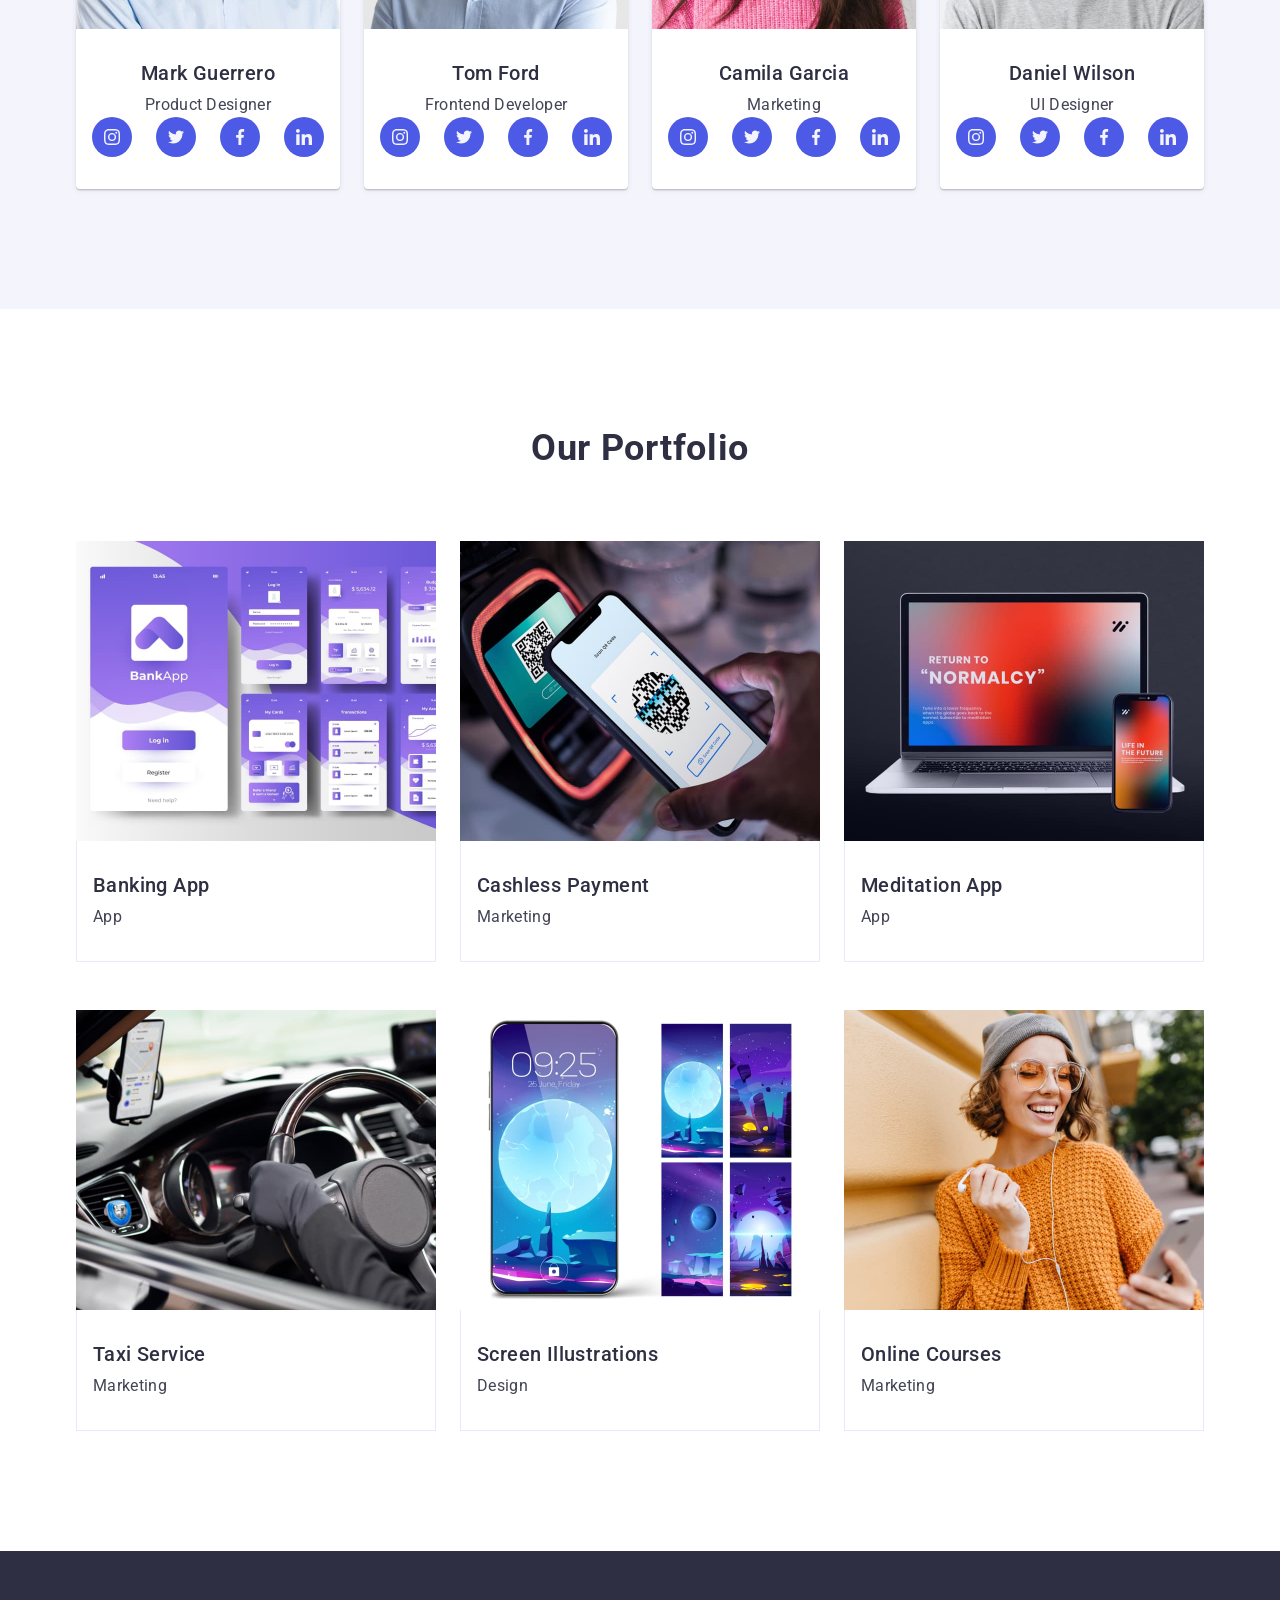
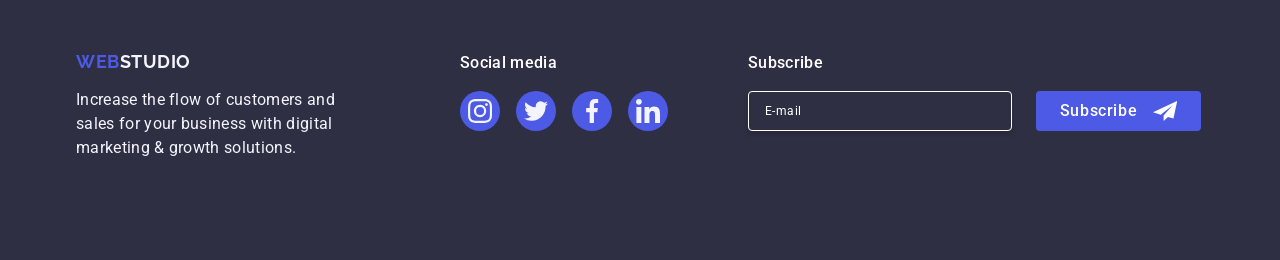
==== commit ce517293: "Initial commit" ====
--- a/index.html
+++ b/index.html
@@ -2,426 +2,564 @@
 <html lang="en">
   <head>
     <meta charset="UTF-8" />
-    <meta http-equiv="X-UA-Compatible" content="IE=edge" />
     <meta name="viewport" content="width=device-width, initial-scale=1.0" />
-    <title>WebStudio</title>
-    <!-- Fonts -->
     <link rel="preconnect" href="https://fonts.googleapis.com" />
     <link rel="preconnect" href="https://fonts.gstatic.com" crossorigin />
     <link
-      href="https://fonts.googleapis.com/css2?family=Raleway:wght@800&family=Roboto:wght@400;500;700;900&display=swap"
+      href="https://fonts.googleapis.com/css2?family=Raleway:ital,wght@0,100..900;1,100..900&family=Roboto:wght@400;500;700&display=swap"
       rel="stylesheet"
     />
-    <!-- Modern normalize -->
+
+    <!-- Normalize -->
     <link
       rel="stylesheet"
-      href="https://cdnjs.cloudflare.com/ajax/libs/modern-normalize/1.1.0/modern-normalize.min.css"
-      integrity="sha512-wpPYUAdjBVSE4KJnH1VR1HeZfpl1ub8YT/NKx4PuQ5NmX2tKuGu6U/JRp5y+Y8XG2tV+wKQpNHVUX03MfMFn9Q=="
-      crossorigin="anonymous"
-      referrerpolicy="no-referrer"
+      href="https://cdnjs.cloudflare.com/ajax/libs/modern-normalize/3.0.1/modern-normalize.min.css"
     />
-    <!-- CSS внешняя таблица стилей -->
-    <link rel="stylesheet" href="./css/styles.css" />
+
+    <!-- Custom CSS -->
+    <link href="css/style.css" rel="stylesheet" />
+    <title>webstudio</title>
   </head>
-
   <body>
     <!-- Header -->
     <header class="header">
-      <div class="header-container container">
-        <nav class="nav">
-          <a class="logo" href="./index.html">Web<span class="accent-head">Studio</span></a>
-          <ul class="nav-list list">
-            <li class="nav-item">
-              <a class="nav-link active" href="./index.html">Studio</a>
-            </li>
-            <li class="nav-item">
-              <a class="nav-link" href="./portfolio.html">Portfolio</a>
-            </li>
-            <li class="nav-item">
-              <a class="nav-link" href="#">Contacts</a>
+      <div class="container-header container">
+        <nav class="header-nav">
+          <!-- logo -->
+          <a class="header-logo" href="./index.html"
+            >Web<span class="header-logo-second">Studio</span></a
+          >
+          <!-- links -->
+          <ul class="header-nav-list">
+            <li>
+              <a class="header-nav-link header-nav-link-active" href="./index.html">Studio</a>
+            </li>
+            <li>
+              <a class="header-nav-link" href="">Portfolio</a>
+            </li>
+            <li>
+              <a class="header-nav-link" href="">Contacts</a>
             </li>
           </ul>
+         
         </nav>
-        <address>
-          <ul class="address list">
-            <li class="address-list">
-              <a class="address-link" href="mailto:info@devstudio.com">info@devstudio.com</a>
-            </li>
-            <li class="address-list">
-              <a class="address-link" href="tel:+110001111111">+11 (000) 111-11-11</a>
+        <address class="header-address">
+          <ul class="header-address-list">
+            <li>
+              <a class="header-address-link" href="mailto:info@devstudio.com">info@devstudio.com</a>
+            </li>
+            <li>
+              <a class="header-address-link" href="tel:+110001111111">+11 (000) 111-11-11</a>
             </li>
           </ul>
         </address>
       </div>
     </header>
-
     <main>
-      <!-- Hero section_1 -->
+      <!-- Hero (section 1) -->
       <section class="section-hero">
+        <div class="container-hero container">
+          <h1 class="section-hero-title">
+            Effective Solutions for Your Business
+          </h1>
+          <button class="section-hero-btn" type="button">Order Service</button>
+        </div>
+      </section>
+      <!-- Values (section 2) -->
+      <section class="section-val">
+        <div class="container-val container">
+          <h2 class="visually-hidden"></h2>
+          <ul class="section-val-list">
+            <!-- 1 -->
+            <li class="section-val-item">
+              <div class="section-val-icon">
+                <svg width="64" height="64">
+                  <use href="./images/icons.svg#icon-antenna"></use>
+                </svg>
+              </div>
+              <h3 class="section-val-title">Strategy</h3>
+              <p class="section-val-desc">
+                Our goal is to identify the business problem to walk away with
+                the perfect and creative solution.
+              </p>
+            </li>
+            <!-- 2 -->
+            <li class="section-val-item">
+              <div class="section-val-icon">
+                <svg width="64" height="64">
+                  <use href="./images/icons.svg#icon-clock"></use>
+                </svg>
+              </div>
+              <h3 class="section-val-title">Punctuality</h3>
+              <p class="section-val-desc">
+                Bring the key message to the brand's audience for the best price
+                within the shortest possible time.
+              </p>
+            </li>
+            <!-- 3 -->
+            <li class="section-val-item">
+              <div class="section-val-icon">
+                <svg width="64" height="64">
+                  <use href="./images/icons.svg#icon-diagram"></use>
+                </svg>
+              </div>
+              <h3 class="section-val-title">Diligence</h3>
+              <p class="section-val-desc">
+                Research and confirm brands that present the strongest digital
+                growth opportunities and minimize risk.
+              </p>
+            </li>
+            <!-- 4 -->
+            <li class="section-val-item">
+              <div class="section-val-icon">
+                <svg width="64" height="64">
+                  <use href="./images/icons.svg#icon-astronaut"></use>
+                </svg>
+              </div>
+              <h3 class="section-val-title">Technologies</h3>
+              <p class="section-val-desc">
+                Design practice focused on digital experiences. We bring forth a
+                deep passion for problem-solving.
+              </p>
+            </li>
+          </ul>
+        </div>
+      </section>
+      <!-- Team (section 3) -->
+      <section class="section-team">
         <div class="container">
-          <h1 class="hero-title">Effective Solutions for Your Business</h1>
-          <button class="hero-button" type="button" data-modal-open>Order Service</button>
-        </div>
-      </section>
-      <!-- Features section_2 -->
-      <section class="section features">
-        <div class="container">
-          <h2 class="section-title-hidden" hidden>features</h2>
-          <ul class="features-list list">
-            <li class="feature-item">
-              <div class="feture-icon">
-                <svg class="feture-icon-item" width="64px" height="64px">
-                  <use href="./images/icons.svg#antenna"></use>
-                </svg>
-              </div>
-              <h3 class="section-subtitle">Strategy</h3>
-              <p class="features-desc">
-                Our goal is to identify the business problem to walk away with the perfect and
-                creative solution.
-              </p>
-            </li>
-            <li class="feature-item">
-              <div class="feture-icon">
-                <svg class="feture-icon-item" width="64px" height="64px">
-                  <use href="./images/icons.svg#clock"></use>
-                </svg>
-              </div>
-              <h3 class="section-subtitle">Punctuality</h3>
-              <p class="features-desc">
-                Bring the key message to the brand's audience for the best price within the shortest
-                possible time.
-              </p>
-            </li>
-            <li class="feature-item">
-              <div class="feture-icon">
-                <svg class="feture-icon-item" width="64px" height="64px">
-                  <use href="./images/icons.svg#diagram"></use>
-                </svg>
-              </div>
-              <h3 class="section-subtitle">Diligence</h3>
-              <p class="features-desc">
-                Research and confirm brands that present the strongest digital growth opportunities
-                and minimize risk.
-              </p>
-            </li>
-            <li class="feature-item">
-              <div class="feture-icon">
-                <svg class="feture-icon-item" width="64px" height="64px">
-                  <use href="./images/icons.svg#astrounaut"></use>
-                </svg>
-              </div>
-              <h3 class="section-subtitle">Technologies</h3>
-              <p class="features-desc">
-                Design practice focused on digital experiences. We bring forth a deep passion for
-                problem-solving.
-              </p>
-            </li>
-          </ul>
-        </div>
-      </section>
-      <!-- About Us section_3 -->
-      <section class="section">
-        <div class="container">
-          <h2 class="section-title">What are we doing</h2>
-          <ul class="product-list list">
-            <li class="product-item">
+          <h2 class="section-team-title">Our Team</h2>
+          <ul class="section-team-list">
+            <li class="section-team-item">
               <img
-                class="product-item-image"
-                src="./images/monitor-pc.jpg"
-                alt="desktop version site open on computer monitor"
-                width="360"
-                height="300"
-              />
-            </li>
-            <li class="product-item">
-              <img
-                class="product-item-image"
-                src="./images/smartphone.jpg"
-                alt="multi-page mobile version"
-                width="360"
-                height="300"
-              />
-            </li>
-            <li class="product-item">
-              <img
-                class="product-item-image"
-                src="./images/smartphone-in-hand.jpg"
-                alt="smartphone in hand on laptop background"
-                width="360"
-                height="300"
-              />
-            </li>
-          </ul>
-        </div>
-      </section>
-      <!-- Our Team section_4 -->
-      <section class="section team">
-        <div class="container">
-          <h2 class="section-title">Our Team</h2>
-          <ul class="team-list list">
-            <li class="team-item">
-              <img
-                src="./images/mark-guerrero.jpg"
-                alt="photo by mark guerrero"
+                src="./images/team1.jpg"
+                alt="mark guerrero product designer"
                 width="264"
                 height="260"
               />
-              <h3 class="section-subtitle team-title">Mark Guerrero</h3>
-              <p class="team-desc">Product Designer</p>
-              <ul class="team-socials list">
-                <li class="team-socials-item">
-                  <a href="" class="team-socials-link">
-                    <svg class="team-socials-icon" width="16px" height="16px">
-                      <use href="./images/icons.svg#instagram"></use>
-                    </svg>
-                  </a>
-                </li>
-                <li class="team-socials-item">
-                  <a href="" class="team-socials-link">
-                    <svg class="team-socials-icon" width="16px" height="16px">
-                      <use href="./images/icons.svg#twitter"></use>
-                    </svg>
-                  </a>
-                </li>
-                <li class="team-socials-item">
-                  <a href="" class="team-socials-link">
-                    <svg class="team-socials-icon" width="16px" height="16px">
-                      <use href="./images/icons.svg#facebook"></use>
-                    </svg>
-                  </a>
-                </li>
-                <li class="team-socials-item">
-                  <a href="" class="team-socials-link">
-                    <svg class="team-socials-icon" width="16px" height="16px">
-                      <use href="./images/icons.svg#linkedin"></use>
-                    </svg>
-                  </a>
-                </li>
-              </ul>
-            </li>
-            <li class="team-item">
-              <img src="./images/tom-ford.jpg" alt="photo by tom ford" width="264" height="260" />
-              <h3 class="section-subtitle team-title">Tom Ford</h3>
-              <p class="team-desc">Frontend Developer</p>
-              <ul class="team-socials list">
-                <li class="team-socials-item">
-                  <a href="" class="team-socials-link">
-                    <svg class="team-socials-icon" width="16px" height="16px">
-                      <use href="./images/icons.svg#instagram"></use>
-                    </svg>
-                  </a>
-                </li>
-                <li class="team-socials-item">
-                  <a href="" class="team-socials-link">
-                    <svg class="team-socials-icon" width="16px" height="16px">
-                      <use href="./images/icons.svg#twitter"></use>
-                    </svg>
-                  </a>
-                </li>
-                <li class="team-socials-item">
-                  <a href="" class="team-socials-link">
-                    <svg class="team-socials-icon" width="16px" height="16px">
-                      <use href="./images/icons.svg#facebook"></use>
-                    </svg>
-                  </a>
-                </li>
-                <li class="team-socials-item">
-                  <a href="" class="team-socials-link">
-                    <svg class="team-socials-icon" width="16px" height="16px">
-                      <use href="./images/icons.svg#linkedin"></use>
-                    </svg>
-                  </a>
-                </li>
-              </ul>
-            </li>
-            <li class="team-item">
+              <div class="section-team-desc">
+                <h3 class="section-team-name">Mark Guerrero</h3>
+                <p class="section-team-pos">Product Designer</p>
+                <!-- social links card 1-->
+                <ul class="section-team-socials">
+                  <li class="section-team-socials-item">
+                    <a class="section-team-socials-link" href="https://instagram.com">
+                      <svg class="section-team-socials-icon" width="16" height="16">
+                        <use href="./images/icons.svg#icon-value-instagram"></use>
+                      </svg>
+                    </a>
+                  </li>
+                  <li class="section-team-socials-item">
+                    <a class="section-team-socials-link" href="https://twitter.com">
+                      <svg class="section-team-socials-icon" width="16" height="16">
+                        <use href="./images/icons.svg#icon-value-twitter"></use>
+                      </svg>
+                    </a>
+                  </li>
+                  <li class="section-team-socials-item">
+                    <a class="section-team-socials-link" href="https://facebook.com">
+                      <svg class="section-team-socials-icon" width="16" height="16">
+                        <use href="./images/icons.svg#icon-value-facebook"></use>
+                      </svg>
+                    </a>
+                  </li>
+                  <li class="section-team-socials-item">
+                    <a class="section-team-socials-link" href="https://linkedin.com">
+                      <svg class="section-team-socials-icon"  width="16" height="16">
+                        <use href="./images/icons.svg#icon-value-linkedin"></use>
+                      </svg>
+                    </a>
+                  </li>
+                </ul>
+              </div>
+            </li>
+            <li class="section-team-item">
               <img
-                src="./images/camila-garcia.jpg"
-                alt="photo by camila garcia"
+                src="./images/team2.jpg"
+                alt="tom ford frontend developer"
                 width="264"
                 height="260"
               />
-              <h3 class="section-subtitle team-title">Camila Garcia</h3>
-              <p class="team-desc">Marketing</p>
-              <ul class="team-socials list">
-                <li class="team-socials-item">
-                  <a href="" class="team-socials-link">
-                    <svg class="team-socials-icon" width="16px" height="16px">
-                      <use href="./images/icons.svg#instagram"></use>
-                    </svg>
-                  </a>
-                </li>
-                <li class="team-socials-item">
-                  <a href="" class="team-socials-link">
-                    <svg class="team-socials-icon" width="16px" height="16px">
-                      <use href="./images/icons.svg#twitter"></use>
-                    </svg>
-                  </a>
-                </li>
-                <li class="team-socials-item">
-                  <a href="" class="team-socials-link">
-                    <svg class="team-socials-icon" width="16px" height="16px">
-                      <use href="./images/icons.svg#facebook"></use>
-                    </svg>
-                  </a>
-                </li>
-                <li class="team-socials-item">
-                  <a href="" class="team-socials-link">
-                    <svg class="team-socials-icon" width="16px" height="16px">
-                      <use href="./images/icons.svg#linkedin"></use>
-                    </svg>
-                  </a>
-                </li>
-              </ul>
-            </li>
-            <li class="team-item">
+              <div class="section-team-desc">
+                <h3 class="section-team-name">Tom Ford</h3>
+                <p class="section-team-pos">Frontend Developer</p>
+                <!-- social links card 1-->
+                <ul class="section-team-socials">
+                  <li class="section-team-socials-item">
+                    <a class="section-team-socials-link" href="https://instagram.com">
+                      <svg class="section-team-socials-icon" width="16" height="16">
+                        <use href="./images/icons.svg#icon-value-instagram"></use>
+                      </svg>
+                    </a>
+                  </li>
+                  <li class="section-team-socials-item">
+                    <a class="section-team-socials-link" href="https://twitter.com">
+                      <svg class="section-team-socials-icon" width="16" height="16">
+                        <use href="./images/icons.svg#icon-value-twitter"></use>
+                      </svg>
+                    </a>
+                  </li>
+                  <li class="section-team-socials-item">
+                    <a class="section-team-socials-link" href="https://facebook.com">
+                      <svg class="section-team-socials-icon" width="16" height="16">
+                        <use href="./images/icons.svg#icon-value-facebook"></use>
+                      </svg>
+                    </a>
+                  </li>
+                  <li class="section-team-socials-item">
+                    <a class="section-team-socials-link" href="https://linkedin.com">
+                      <svg class="section-team-socials-icon"  width="16" height="16">
+                        <use href="./images/icons.svg#icon-value-linkedin"></use>
+                      </svg>
+                    </a>
+                  </li>
+                </ul>
+              </div>
+            </li>
+            <li class="section-team-item">
               <img
-                src="./images/daniel-wilson.jpg"
-                alt="photo by daniel wilson"
+                src="./images/team3.jpg"
+                alt="camila garcia marketing"
                 width="264"
                 height="260"
               />
-              <h3 class="section-subtitle team-title">Daniel Wilson</h3>
-              <p class="team-desc">UI Designer</p>
-              <ul class="team-socials list">
-                <li class="team-socials-item">
-                  <a href="" class="team-socials-link">
-                    <svg class="team-socials-icon" width="16px" height="16px">
-                      <use href="./images/icons.svg#instagram"></use>
-                    </svg>
-                  </a>
-                </li>
-                <li class="team-socials-item">
-                  <a href="" class="team-socials-link">
-                    <svg class="team-socials-icon" width="16px" height="16px">
-                      <use href="./images/icons.svg#twitter"></use>
-                    </svg>
-                  </a>
-                </li>
-                <li class="team-socials-item">
-                  <a href="" class="team-socials-link">
-                    <svg class="team-socials-icon" width="16px" height="16px">
-                      <use href="./images/icons.svg#facebook"></use>
-                    </svg>
-                  </a>
-                </li>
-                <li class="team-socials-item">
-                  <a href="" class="team-socials-link">
-                    <svg class="team-socials-icon" width="16px" height="16px">
-                      <use href="./images/icons.svg#linkedin"></use>
-                    </svg>
-                  </a>
-                </li>
-              </ul>
+              <div class="section-team-desc">
+                <h3 class="section-team-name">Camila Garcia</h3>
+                <p class="section-team-pos">Marketing</p>
+                <!-- social links card 1-->
+                <ul class="section-team-socials">
+                  <li class="section-team-socials-item">
+                    <a class="section-team-socials-link" href="https://instagram.com">
+                      <svg class="section-team-socials-icon" width="16" height="16">
+                        <use href="./images/icons.svg#icon-value-instagram"></use>
+                      </svg>
+                    </a>
+                  </li>
+                  <li class="section-team-socials-item">
+                    <a class="section-team-socials-link" href="https://twitter.com">
+                      <svg class="section-team-socials-icon" width="16" height="16">
+                        <use href="./images/icons.svg#icon-value-twitter"></use>
+                      </svg>
+                    </a>
+                  </li>
+                  <li class="section-team-socials-item">
+                    <a class="section-team-socials-link" href="https://facebook.com">
+                      <svg class="section-team-socials-icon" width="16" height="16">
+                        <use href="./images/icons.svg#icon-value-facebook"></use>
+                      </svg>
+                    </a>
+                  </li>
+                  <li class="section-team-socials-item">
+                    <a class="section-team-socials-link" href="https://linkedin.com">
+                      <svg class="section-team-socials-icon"  width="16" height="16">
+                        <use href="./images/icons.svg#icon-value-linkedin"></use>
+                      </svg>
+                    </a>
+                  </li>
+                </ul>
+              </div>
+            </li>
+            <li class="section-team-item">
+              <img
+                src="./images/team4.jpg"
+                alt="daniel wilson ui designer"
+                width="264"
+                height="260"
+              />
+              <div class="section-team-desc">
+                <h3 class="section-team-name">Daniel Wilson</h3>
+                <p class="section-team-pos">UI Designer</p>
+                <!-- social links card 1-->
+                <ul class="section-team-socials">
+                  <li class="section-team-socials-item">
+                    <a class="section-team-socials-link" href="https://instagram.com">
+                      <svg class="section-team-socials-icon" width="16" height="16">
+                        <use href="./images/icons.svg#icon-value-instagram"></use>
+                      </svg>
+                    </a>
+                  </li>
+                  <li class="section-team-socials-item">
+                    <a class="section-team-socials-link" href="https://twitter.com">
+                      <svg class="section-team-socials-icon" width="16" height="16">
+                        <use href="./images/icons.svg#icon-value-twitter"></use>
+                      </svg>
+                    </a>
+                  </li>
+                  <li class="section-team-socials-item">
+                    <a class="section-team-socials-link" href="https://facebook.com">
+                      <svg class="section-team-socials-icon" width="16" height="16">
+                        <use href="./images/icons.svg#icon-value-facebook"></use>
+                      </svg>
+                    </a>
+                  </li>
+                  <li class="section-team-socials-item">
+                    <a class="section-team-socials-link" href="https://linkedin.com">
+                      <svg class="section-team-socials-icon"  width="16" height="16">
+                        <use href="./images/icons.svg#icon-value-linkedin"></use>
+                      </svg>
+                    </a>
+                  </li>
+                </ul>
+              </div>
             </li>
           </ul>
         </div>
       </section>
-      <!-- Customers section_5 -->
-      <section class="section">
+      <!-- Portfolio (section 4) -->
+      <section class="section-portfolio">
         <div class="container">
-          <h2 class="section-title">Customers</h2>
-          <ul class="customer list">
-            <li class="customer-list">
-              <a href="" class="customer-list-link">
-                <svg class="customer-list-icon" width="104px" height="56px">
-                  <use href="./images/icons.svg#ya_ko_logo"></use>
-                </svg>
-              </a>
-            </li>
-            <li class="customer-list">
-              <a href="" class="customer-list-link">
-                <svg class="customer-list-icon" width="104px" height="56px">
-                  <use href="./images/icons.svg#tagline_here_logo"></use>
-                </svg>
-              </a>
-            </li>
-            <li class="customer-list">
-              <a href="" class="customer-list-link">
-                <svg class="customer-list-icon" width="104px" height="56px">
-                  <use href="./images/icons.svg#company_logo"></use>
-                </svg>
-              </a>
-            </li>
-            <li class="customer-list">
-              <a href="" class="customer-list-link">
-                <svg class="customer-list-icon" width="104px" height="56px">
-                  <use href="./images/icons.svg#foster_peters_logo"></use>
-                </svg>
-              </a>
-            </li>
-            <li class="customer-list">
-              <a href="" class="customer-list-link">
-                <svg class="customer-list-icon" width="104px" height="56px">
-                  <use href="./images/icons.svg#brand_logo"></use>
-                </svg>
-              </a>
-            </li>
-            <li class="customer-list">
-              <a href="" class="customer-list-link">
-                <svg class="customer-list-icon" width="104px" height="56px">
-                  <use href="./images/icons.svg#tag_line_logo"></use>
-                </svg>
-              </a>
+          <h2 class="section-portfolio-title">Our Portfolio</h2>
+          <ul class="section-portfolio-list">
+            <!-- row 1 -->
+            <li class="section-portfolio-item">
+              <div class="section-portfolio-img">
+                <img
+                  src="./images/portfolio11.jpg"
+                  alt="image banking app"
+                  width="360"
+                  height="300"
+                />
+                <p class="section-portfolio-pretext">
+                  14 Stylish and User-Friendly App Design Concepts · Task Manager App · Calorie Tracker App · Exotic Fruit Ecommerce App · Cloud Storage App
+                </p>
+              </div>
+              <div class="section-portfolio-desc">
+                <h3 class="section-portfolio-name">Banking App</h3>
+                <p class="section-portfolio-tag">App</p>
+              </div>
+            </li>
+            <li class="section-portfolio-item">
+              <div class="section-portfolio-img">
+                <img
+                  src="./images/portfolio12.jpg"
+                  alt="image cashless payment"
+                  width="360"
+                  height="300"
+                />
+                <p class="section-portfolio-pretext">
+                  14 Stylish and User-Friendly App Design Concepts · Task Manager App · Calorie Tracker App · Exotic Fruit Ecommerce App · Cloud Storage App
+                </p>
+              </div>
+              <div class="section-portfolio-desc">
+                <h3 class="section-portfolio-name">Cashless Payment</h3>
+                <p class="section-portfolio-tag">Marketing</p>
+              </div>
+            </li>
+            <li class="section-portfolio-item">
+              <div class="section-portfolio-img">
+                <img
+                  src="./images/portfolio13.jpg"
+                  alt=" image meditaion app"
+                  width="360"
+                  height="300"
+                />
+                <p class="section-portfolio-pretext">
+                  14 Stylish and User-Friendly App Design Concepts · Task Manager App · Calorie Tracker App · Exotic Fruit Ecommerce App · Cloud Storage App
+                </p>
+              </div>
+              <div class="section-portfolio-desc">
+                <h3 class="section-portfolio-name">Meditation App</h3>
+                <p class="section-portfolio-tag">App</p>
+              </div>
+            </li>
+            <!-- row 2  -->
+            <li class="section-portfolio-item">
+              <div class="section-portfolio-img">
+                <img
+                  src="./images/portfolio21.jpg"
+                  alt="image taxi service"
+                  width="360"
+                  height="300"
+                />
+                <p class="section-portfolio-pretext">
+                  14 Stylish and User-Friendly App Design Concepts · Task Manager App · Calorie Tracker App · Exotic Fruit Ecommerce App · Cloud Storage App
+                </p>
+              </div>
+              <div class="section-portfolio-desc">
+                <h3 class="section-portfolio-name">Taxi Service</h3>
+                <p class="section-portfolio-tag">Marketing</p>
+              </div>
+            </li>
+            <li class="section-portfolio-item">
+              <div class="section-portfolio-img">
+                <img
+                  src="./images/portfolio22.jpg"
+                  alt="image screen illustrations"
+                  width="360"
+                  height="300"
+                />
+                <p class="section-portfolio-pretext">
+                  14 Stylish and User-Friendly App Design Concepts · Task Manager App · Calorie Tracker App · Exotic Fruit Ecommerce App · Cloud Storage App
+                </p>
+              </div>
+              <div class="section-portfolio-desc">
+                <h3 class="section-portfolio-name">Screen Illustrations</h3>
+                <p class="section-portfolio-tag">Design</p>
+              </div>
+            </li>
+            <li class="section-portfolio-item">
+              <div class="section-portfolio-img">
+                <img
+                  src="./images/portfolio23.jpg"
+                  alt="image online courses"
+                  width="360"
+                  height="300"
+                  title="Online Courses"
+                />
+                <p class="section-portfolio-pretext">
+                  14 Stylish and User-Friendly App Design Concepts · Task Manager App · Calorie Tracker App · Exotic Fruit Ecommerce App · Cloud Storage App
+                </p>
+              </div>
+              <div class="section-portfolio-desc">
+                <h3 class="section-portfolio-name">Online Courses</h3>
+                <p class="section-portfolio-tag">Marketing</p>
+              </div>
             </li>
           </ul>
         </div>
       </section>
     </main>
-    <!-- Footer -->
+    <!-- footer -->
     <footer class="footer">
-      <div class="container footer-flex">
+      <div class="container container-footer">
+        <!-- logo -->
         <div class="footer-left">
-          <a class="logo" href="./index.html">Web<span class="accent-foot">Studio</span></a>
-          <p class="footer-text">
-            Increase the flow of customers and sales for your business with digital marketing &
-            growth solutions.
+          <a class="footer-logo" href="./index.html">Web<span class="footer-logo-second">Studio</span></a>
+          <p class="footer-desc">
+            Increase the flow of customers and sales for your business with
+            digital marketing & growth solutions.
           </p>
         </div>
-        <div class="footer-right">
-          <p class="social-media">Social media</p>
-          <ul class="footer-socials list">
+        <!-- social -->
+        <div class="footer-socials">
+          <p class="footer-socials-text">Social media</p>
+          <ul class="footer-socials-list">
             <li class="footer-socials-item">
-              <a href="" class="footer-socials-link">
-                <svg class="footer-socials-icon" width="24px" height="24px">
-                  <use href="./images/icons.svg#instagram"></use>
+              <a class="footer-socials-link" href="https://instagram.com">
+                <svg class="footer-socials-icon" width="24" height="24">
+                  <use href="./images/icons.svg#icon-footer-instagram"></use>
                 </svg>
               </a>
             </li>
             <li class="footer-socials-item">
-              <a href="" class="footer-socials-link">
-                <svg class="footer-socials-icon" width="24px" height="24px">
-                  <use href="./images/icons.svg#twitter"></use>
+              <a class="footer-socials-link" href="https://twitter.com">
+                <svg class="footer-socials-icon" width="24" height="24">
+                  <use href="./images/icons.svg#icon-footer-twitter"></use>
                 </svg>
               </a>
             </li>
             <li class="footer-socials-item">
-              <a href="" class="footer-socials-link">
-                <svg class="footer-socials-icon" width="24px" height="24px">
-                  <use href="./images/icons.svg#facebook"></use>
+              <a class="footer-socials-link" href="https://facebook.com">
+                <svg class="footer-socials-icon" width="24" height="24">
+                  <use href="./images/icons.svg#icon-footer-facebook"></use>
                 </svg>
               </a>
             </li>
             <li class="footer-socials-item">
-              <a href="" class="footer-socials-link">
-                <svg class="footer-socials-icon" width="24px" height="24px">
-                  <use href="./images/icons.svg#linkedin"></use>
+              <a class="footer-socials-link" href="https://linkedin.com">
+                <svg class="footer-socials-icon" width="24" height="24">
+                  <use href="./images/icons.svg#icon-footer-linkedin"></use>
                 </svg>
               </a>
             </li>
           </ul>
+        </div>
+        <!-- form subscriber -->
+        <div class="footer-subscriber">
+          <p class="footer-subscriber-title">Subscribe</p>
+          <form class="footer-form" name="footer-form">
+            <label class="footer-form-label">
+              <input 
+                class="footer-form-input" 
+                type="email" 
+                name="email"  
+                placeholder="E-mail" />
+            </label>
+            <button class="footer-form-btn" type="submit">
+              Subscribe
+              <svg class="footer-form-btn-icon" width="24" height="24">
+                <use href="./images/icons.svg#icon-footer-send"></use>
+              </svg>
+            </button>
+          </form>
         </div>
       </div>
     </footer>
-    <div class="backdrop-hero is-hidden" data-modal>
-      <div class="modal-hero">
-        <button class="hero-button-close" data-modal-close>
-          <svg class="modal-hero-icon" width="8px" height="8px">
-            <use href="./images/icons.svg#close"></use>
+    <!-- Modal window -->
+    <div class="backdrop is-open">
+      <div class="modal">
+        <!-- close icon -->
+        <button class="modal-btn" type="button">
+          <svg class="modal-btn-icon" width="8" height="8">
+            <use href="./images/icons.svg#icon-modal-close"></use>
           </svg>
         </button>
+        <!-- end close icon -->
+        <p class="modal-title">Leave your contacts and we will call you back</p>
+        <!-- form -->
+        <form class="modal-form" name="recontact-form">
+          <!-- name (1) -->
+          <div class="modal-form-field">
+            <label class="modal-form-label" for="user-name">Name</label>
+            <div class="modal-form-wrapper">
+              <input class="modal-form-input" type="text" id="user-name" name="user-name" />
+              <svg class="modal-form-icon" width="18" height="24">
+                <use href="./images/icons.svg#icon-modal-person"></use>
+              </svg>
+            </div>
+          </div>
+          <!-- end name -->
+          <!-- phone (2) -->
+          <div class="modal-form-field">
+            <label class="modal-form-label" for="user-phone">Phone</label>
+            <div class="modal-form-wrapper">
+              <input class="modal-form-input" type="text" id="user-phone" name="user-phone" />
+              <svg class="modal-form-icon" width="18" height="24">
+                <use href="./images/icons.svg#icon-modal-phone"></use>
+              </svg>
+            </div>
+          </div> 
+          <!-- end phone -->
+          <!-- email (3) -->
+          <div class="modal-form-field">
+            <label class="modal-form-label" for="user-email">Email</label>
+            <div class="modal-form-wrapper">
+              <input class="modal-form-input" type="text" id="user-email" name="user-email" />
+              <svg class="modal-form-icon" width="18" height="24">
+                <use href="./images/icons.svg#icon-modal-email"></use>
+              </svg>
+            </div>
+          </div>
+          <!-- end email -->
+          <!-- comment (4) -->
+          <div class="modal-form-field modal-form-comment">
+            <label class="modal-form-label" for="user-comment">Comment</label>
+            <textarea class="modal-form-textarea" id="user-comment" name="user-comment" placeholder="Text input"></textarea>
+          </div>
+          <!-- end comment -->
+          <!-- agreement (5) -->
+          <div class="modal-form-agr">
+            <input 
+              class="modal-form-agr-input visually-hidden" 
+              type="checkbox"  
+              id="user-privacy" 
+              value="true" 
+              name="user-privacy" />
+            <label class="modal-form-agr-label"  for="user-privacy">
+              <span class="modal-form-agr-span">
+                <svg class="modal-form-agr-icon" width="10" height="8">
+                  <use href="./images/icons.svg#icon-modal-checkbox"></use>
+                </svg>
+              </span>
+              I accept the terms and conditions of the
+              <a class="modal-form-agr-link" href="#" target="_blank" rel="noopener noreferrer">Privacy Policy</a>
+            </label>
+           </div>
+          <!-- end agreement -->
+          <button class="modal-form-btn">Send</button>
+        </form>
+        <!-- end form -->
       </div>
     </div>
-    <script src="./js/modal.js"></script>
   </body>
 </html>
--- a/css/style.css
+++ b/css/style.css
@@ -0,0 +1,911 @@
+/* #region Base (+reset) */
+:root {
+    --iris: #4d5ae5;
+    --ocean: #404bbf;
+    --navy-blue: #2e2f42;
+    --green: #31d0aa;
+    --slate: #434455;
+    --light-slate: #8e8f99;
+    --cornflower: #e7e9fc;
+    --cloud: #f4f4fd;
+    --navy-blue-modal: rgba(46, 47, 66, 0.4);
+    --grey: rgba(46, 47, 66, 0.7);
+    --white: #fff;
+    --dairy: #fcfcfc;
+    --font-family: "Roboto", sans-serif;
+    --second-family: "Raleway", sans-serif;
+}
+
+* {
+    margin: 0;
+    padding: 0;
+    box-sizing: border-box;
+}
+
+body {
+    font-family: var(--font-family);
+    color: var(--slate);
+    background-color: var(--white);
+}
+
+body.modal-open {
+    overflow: hidden;
+    position: fixed;
+    top: 0;
+    left: 0;
+    right: 0;
+}
+
+ul,
+ol {
+    list-style-type: none;
+    padding: 0;
+    margin: 0;
+}
+
+a {
+    text-decoration: none;
+    color: currentColor;
+}
+
+button {
+    cursor: pointer;
+    border: none;
+}
+
+img {
+    display: block;
+    max-width: 100%;
+    height: auto;
+}
+
+address {
+    font-style: normal;
+}
+
+.container {
+    width: 1158px;
+    padding: 0 15px;
+    margin: 0 auto;
+}
+
+/* #endregion */
+
+
+/* #region Header */
+.header {
+    border-bottom: 1px solid var(--cornflower);
+    box-shadow: 0px 2px 1px rgba(46, 47, 66, 0.08), 0px 1px 1px rgba(46, 47, 66, 0.16), 0px 1px 6px rgba(46, 47, 66, 0.08);
+}
+
+.container-header {
+    display: flex;
+    justify-content: space-between;
+}
+
+.header-logo {
+    font-family: var(--second-family);
+    font-weight: 700;
+    font-size: 18px;
+    line-height: 117%;
+    letter-spacing: 0.03em;
+    text-transform: uppercase;
+    color: var(--iris);
+    margin-right: 76px;
+}
+
+.header-logo-second {
+    font-family: var(--second-family);
+    font-weight: 700;
+    font-size: 18px;
+    line-height: 117%;
+    letter-spacing: 0.03em;
+    text-transform: uppercase;
+    color: var(--navy-blue);
+}
+
+.header-nav {
+    display: flex;
+    align-items: center;
+}
+
+.header-nav-list {
+    display: flex;
+    gap: 40px;
+}
+
+
+.header-nav-link {
+    display: flex;
+    font-family: var(--font-family);
+    font-weight: 500;
+    font-size: 16px;
+    line-height: 150%;
+    letter-spacing: 0.02em;
+    color: var(--navy-blue);
+    padding: 24px 0;
+}
+
+.header-nav-link-active {
+    position: relative;
+    color: var(--ocean);
+    transition: color 250ms cubic-bezier(0.4, 0, 0.2, 1);
+}
+
+.header-nav-link-active::after {
+    content: '';
+    width: 100%;
+    position: absolute;
+    left: 0;
+    bottom: -1px;
+    height: 4px;
+    background-color: var(--ocean);
+    border-radius: 2px;
+
+}
+
+.header-nav-link:hover,
+.header-nav-link:focus {
+    color: var(--ocean);
+}
+
+.header-address {
+    font-style: normal;
+}
+
+.header-address-list {
+    display: flex;
+    gap: 40px;
+    padding: 24px 0;
+    padding-left: 332px;
+}
+
+.header-address-link {
+    font-family: var(--font-family);
+    font-weight: 400;
+    font-size: 16px;
+    line-height: 150%;
+    letter-spacing: 0.02em;
+    color: var(--slate);
+    transition: color 250ms cubic-bezier(0.4, 0, 0.2, 1);
+}
+
+.header-address-link:hover,
+.header-address-link:focus {
+    color: var(--ocean);
+}
+
+/* #endregion */
+
+
+/* #region Hero (Section 1) */
+.section-hero {
+    max-width: 1440px;
+    margin: 0 auto;
+    padding: 188px 0;
+    background: var(--navy-blue);
+    background-image: linear-gradient(rgba(46, 47, 66, 0.7), rgba(46, 47, 66, 0.7)), url("../images/people-office.jpg");
+    background-repeat: no-repeat;
+    background-position: center;
+    background-size: cover;
+}
+
+.container-hero {
+    display: flex;
+    flex-direction: column;
+    align-items: center;
+    gap: 48px;
+}
+
+.section-hero-title {
+    font-family: var(--font-family);
+    font-weight: 700;
+    font-size: 56px;
+    line-height: 107%;
+    letter-spacing: 0.02em;
+    text-align: center;
+    color: var(--white);
+    max-width: 496px;
+}
+
+.section-hero-btn {
+    background: var(--iris);
+    font-family: var(--font-family);
+    font-weight: 500;
+    font-size: 16px;
+    line-height: 150%;
+    letter-spacing: 0.04em;
+    color: var(--white);
+    background-color: var(--iris);
+    max-width: 169px;
+    border-radius: 4px;
+    min-width: 169px;
+    height: 56px;
+    transition: background-color 250ms cubic-bezier(0.4, 0, 0.2, 1);
+}
+
+.section-hero-btn:hover,
+.section-hero-btn:focus {
+    background-color: var(--ocean);
+}
+
+/* #endregion */
+
+
+/* #region Values (Section 2) */
+.visually-hidden {
+    position: absolute;
+    width: 1px;
+    height: 1px;
+    margin: -1px;
+    border: 0;
+    padding: 0;
+    white-space: nowrap;
+    clip-path: inset(100%);
+    clip: rect(0 0 0 0);
+    overflow: hidden;
+}
+
+.section-val {
+    padding: 120px 0;
+}
+
+.container-val {
+    display: flex;
+}
+
+.section-val-list {
+    display: flex;
+    flex-direction: row;
+    justify-items: center;
+    gap: 24px;
+}
+
+.section-val-item {
+    width: calc((100% - 72px) / 4);
+}
+
+.section-val-icon {
+    display: flex;
+    align-items: center;
+    justify-content: center;
+    height: 112px;
+    background-color: var(--cloud);
+    border-radius: 4px;
+    border: 1px solid var(--light-slate);
+    margin-bottom: 8px;
+}
+
+.section-val-title {
+    font-family: var(--font-family);
+    font-weight: 500;
+    font-size: 20px;
+    line-height: 120%;
+    letter-spacing: 0.02em;
+    color: var(--navy-blue);
+    margin-bottom: 8px;
+}
+
+.section-val-desc {
+    font-family: var(--font-family);
+    font-weight: 400;
+    font-size: 16px;
+    line-height: 150%;
+    letter-spacing: 0.02em;
+    color: var(--slate);
+}
+
+/* #endregion */
+
+
+/* #region Team (Section 3) */
+.section-team {
+    background-color: var(--cloud);
+    padding: 120px 0;
+}
+
+.section-team-title {
+    font-family: var(--font-family);
+    font-weight: 700;
+    font-size: 36px;
+    line-height: 111%;
+    letter-spacing: 0.02em;
+    text-align: center;
+    text-transform: capitalize;
+    color: var(--navy-blue);
+    display: flex;
+    flex-direction: column;
+    justify-items: center;
+    margin-bottom: 72px;
+}
+
+.section-team-list {
+    display: flex;
+    flex-direction: row;
+    justify-items: center;
+    gap: 24px;
+}
+
+.section-team-item {
+    background: var(--white);
+    border-radius: 0 0 4px 4px;
+    box-shadow: 0 2px 1px 0 rgba(46, 47, 66, 0.08), 0 1px 1px 0 rgba(46, 47, 66, 0.16), 0 1px 6px 0 rgba(46, 47, 66, 0.08);
+    width: calc((100% - 72px) / 4);
+}
+
+.section-team-desc {
+    padding: 32px 0;
+}
+
+.section-team-name {
+    font-family: var(--font-family);
+    font-weight: 500;
+    font-size: 20px;
+    line-height: 120%;
+    letter-spacing: 0.02em;
+    text-align: center;
+    color: var(--navy-blue);
+    margin-bottom: 8px;
+}
+
+.section-team-pos {
+    font-family: var(--font-family);
+    font-weight: 400;
+    font-size: 16px;
+    line-height: 150%;
+    letter-spacing: 0.02em;
+    text-align: center;
+    color: var(--slate);
+}
+
+.section-team-socials {
+    display: flex;
+    justify-content: center;
+    gap: 24px;
+}
+
+.section-team-socials-item {
+    width: 40px;
+    height: 40px;
+}
+
+.section-team-socials-link {
+    width: 100%;
+    height: 100%;
+    background-color: var(--iris);
+    border-radius: 50%;
+    display: flex;
+    align-items: center;
+    justify-content: center;
+    transition: background-color 250ms cubic-bezier(0.4, 0, 0.2, 1);
+}
+
+.section-team-socials-link:hover,
+.section-team-socials-link:focus {
+    background-color: var(--ocean);
+}
+
+.section-team-socials-icon {
+    fill: var(--cloud);
+}
+
+/* #endregion */
+
+
+/* #region Portfolio (Section 4) */
+.section-portfolio {
+    padding-top: 120px;
+    padding-bottom: 120px;
+}
+
+.section-portfolio-title {
+    font-family: var(--font-family);
+    font-weight: 700;
+    font-size: 36px;
+    line-height: 111%;
+    letter-spacing: 0.02em;
+    text-align: center;
+    text-transform: capitalize;
+    color: var(--navy-blue);
+    display: flex;
+    flex-direction: column;
+    justify-items: center;
+    margin-bottom: 72px;
+}
+
+.section-portfolio-list {
+    display: flex;
+    flex-wrap: wrap;
+    column-gap: 24px;
+    row-gap: 48px;
+}
+
+.section-portfolio-item {
+    flex-basis: calc((100% - 2 * 24px) / 3);
+    transition: box-shadow 250ms cubic-bezier(0.4, 0, 0.2, 1);
+}
+
+.section-portfolio-item:hover {
+    box-shadow: 0px 1px 6px rgba(46, 47, 66, 0.08),
+        0px 1px 1px rgba(46, 47, 66, 0.16),
+        0px 2px 1px rgba(46, 47, 66, 0.08);
+}
+
+.section-portfolio-item:hover .section-portfolio-pretext {
+    transform: translateY(0%);
+}
+
+.section-portfolio-img {
+    position: relative;
+    overflow: hidden;
+}
+
+.section-portfolio-pretext {
+    position: absolute;
+    top: 0;
+    font-size: 16px;
+    line-height: 1.5;
+    letter-spacing: 0.02em;
+    color: var(--cloud);
+    padding: 40px 32px;
+    background-color: var(--iris);
+    height: 100%;
+    width: 100%;
+    transform: translateY(100%);
+    transition: transform 250ms cubic-bezier(0.4, 0, 0.2, 1);
+}
+
+
+.section-portfolio-desc {
+    border-bottom: 1px solid var(--cornflower);
+    border-left: 1px solid var(--cornflower);
+    border-right: 1px solid var(--cornflower);
+    padding: 32px 16px;
+}
+
+.section-portfolio-name {
+    font-family: var(--font-family);
+    font-weight: 500;
+    font-size: 20px;
+    line-height: 120%;
+    letter-spacing: 0.02em;
+    color: var(--navy-blue);
+    margin-bottom: 8px;
+}
+
+.section-portfolio-tag {
+    font-family: var(--font-family);
+    font-weight: 400;
+    font-size: 16px;
+    line-height: 150%;
+    letter-spacing: 0.02em;
+    color: var(--slate);
+}
+
+/* #endregion */
+
+
+/* #region Footer */
+.footer {
+    background-color: var(--navy-blue);
+    padding: 100px 0;
+}
+
+.container-footer {
+    display: flex;
+    align-items: baseline;
+}
+
+/* Footer - logo */
+.footer-left {
+    margin-right: 120px;
+}
+
+.footer-logo {
+    font-family: var(--second-family);
+    font-weight: 700;
+    font-size: 18px;
+    line-height: 117%;
+    letter-spacing: 0.03em;
+    text-transform: uppercase;
+    color: var(--iris);
+    display: inline-block;
+    margin-bottom: 16px;
+}
+
+.footer-logo-second {
+    font-family: var(--second-family);
+    font-weight: 700;
+    font-size: 18px;
+    line-height: 117%;
+    letter-spacing: 0.03em;
+    text-transform: uppercase;
+    color: var(--cloud);
+}
+
+.footer-desc {
+    font-family: var(--font-family);
+    font-weight: 400;
+    font-size: 16px;
+    line-height: 150%;
+    letter-spacing: 0.02em;
+    color: var(--cloud);
+    max-width: 264px;
+}
+
+/* Footer - social */
+.footer-socials-text {
+    font-weight: 500;
+    font-size: 16px;
+    line-height: 1.5;
+    letter-spacing: 0.02em;
+    color: var(--white);
+    margin-bottom: 16px;
+}
+
+.footer-socials-list {
+    display: flex;
+    gap: 16px;
+}
+
+.footer-socials-item {
+    width: 40px;
+    height: 40px;
+}
+
+.footer-socials-link {
+    width: 100%;
+    height: 100%;
+    border-radius: 50%;
+    display: flex;
+    align-items: center;
+    justify-content: center;
+    background-color: var(--iris);
+    transition: background-color 250ms cubic-bezier(0.4, 0, 0.2, 1);
+}
+
+.footer-socials-link:hover,
+.footer-socials-link:focus {
+    background-color: var(--green);
+}
+
+.footer-socials-icon {
+    fill: var(--cloud);
+}
+
+/* Footer - subscriber */
+.footer-subscriber {
+    display: flex;
+    flex-direction: column;
+    margin-left: 80px;
+}
+
+.footer-subscriber-title {
+    margin-bottom: 16px;
+    font-weight: 500;
+    font-size: 16px;
+    line-height: 1.5;
+    letter-spacing: 0.02em;
+    color: var(--white);
+}
+
+.footer-form {
+    display: flex;
+    gap: 24px;
+    justify-content: center;
+    align-items: center;
+}
+
+.footer-form-label {}
+
+.footer-form-input {
+    display: block;
+    box-sizing: border-box;
+    width: 264px;
+    height: 40px;
+    border: 1px solid var(--white, #fff);
+    background-color: transparent;
+    font-size: 12px;
+    line-height: 2;
+    letter-spacing: 0.04em;
+    padding-left: 16px;
+    padding-top: 8px;
+    padding-bottom: 8px;
+    box-shadow: 0px 4px 4px rgba(0, 0, 0, 0.15);
+    border-radius: 4px;
+    color: var(--white);
+}
+
+.footer-form-input::placeholder {
+    color: var(--white);
+}
+
+.footer-form-btn {
+    border: none;
+    display: flex;
+    justify-content: center;
+    align-items: center;
+    text-align: center;
+    font-size: 16px;
+    min-width: 165px;
+    height: 40px;
+    font-weight: 500;
+    line-height: calc(24 / 16);
+    letter-spacing: 0.04em;
+    color: var(--white);
+    background-color: var(--iris);
+    border-radius: 4px;
+    cursor: pointer;
+    transition: background-color 250ms cubic-bezier(0.4, 0, 0.2, 1);
+}
+
+.footer-form-btn:hover,
+.footer-form-btn:focus {
+    background-color: var(--ocean);
+}
+
+.footer-form-btn-icon {
+    margin-left: 16px;
+    fill: var(--white);
+}
+
+/* #endregion */
+
+
+/* #region Modal Form */
+.backdrop {
+    background-color: rgba(46, 47, 66, 0.40);
+    position: fixed;
+    top: 0;
+    left: 0;
+    width: 100%;
+    height: 100%;
+    z-index: 999;
+    display: flex;
+    justify-content: center;
+    align-items: center;
+    opacity: 0;
+    pointer-events: none;
+    transition:
+        opacity 250ms cubic-bezier(0.4, 0, 0.2, 1),
+        visibility 250ms cubic-bezier(0.4, 0, 0.2, 1);
+}
+
+.backdrop.is-open {
+    opacity: 1;
+    pointer-events: auto;
+}
+
+.modal {
+    position: absolute;
+
+    top: 50%;
+    left: 50%;
+    width: 408px;
+    min-height: 584px;
+    transform: translate(-50%, -50%);
+    border-radius: 4px;
+    padding: 72px 24px 24px 24px;
+    overflow-y: auto;
+    box-shadow:
+        0 1px 1px 0 rgba(0, 0, 0, 0.14),
+        0 1px 3px 0 rgba(0, 0, 0, 0.12),
+        0 2px 1px 0 rgba(0, 0, 0, 0.2);
+    background-color: var(--dairy);
+    transition:
+        transform 250ms cubic-bezier(0.4, 0, 0.2, 1);
+}
+
+/* MODAL CLOSE BUTTON */
+.modal-btn {
+    padding: 0;
+    display: flex;
+    align-items: center;
+    justify-content: center;
+    position: absolute;
+    top: 24px;
+    right: 24px;
+    width: 24px;
+    height: 24px;
+    padding: 0;
+    border-radius: 50%;
+    border: 1px solid rgba(0, 0, 0, 0.1);
+    background-color: var(--cornflower);
+    transition: background-color 250ms cubic-bezier(0.4, 0, 0.2, 1),
+        border 250ms cubic-bezier(0.4, 0, 0.2, 1);
+}
+
+.modal-btn-icon {
+    fill: var(--navy-blue);
+    transition: fill 250ms cubic-bezier(0.4, 0, 0.2, 1);
+}
+
+.modal-btn:hover {
+    transition: background-color 250ms cubic-bezier(0.4, 0, 0.2, 1),
+        border 250ms cubic-bezier(0.4, 0, 0.2, 1);
+}
+
+.modal-btn:hover,
+.modal-btn:focus {
+    border: none;
+    color: var(--white);
+    background-color: var(--ocean);
+}
+
+.modal-btn:hover .modal-btn-icon,
+.modal-btn:focus .modal-btn-icon {
+    fill: var(--white);
+}
+
+/* MODAL TITLE */
+.modal-title {
+    font-family: var(--font-family);
+    font-weight: 500;
+    font-size: 16px;
+    line-height: 150%;
+    letter-spacing: 0.02em;
+    text-align: center;
+    color: var(--navy-blue);
+    margin-bottom: 16px;
+}
+
+.modal-form {}
+
+.modal-form-field {
+    display: flex;
+    flex-direction: column;
+    color: var(--navy-blue);
+    margin-bottom: 8px;
+}
+
+.modal-form-label {
+    display: block;
+    margin-bottom: 4px;
+    font-family: var(--font-family);
+    font-weight: 400;
+    font-size: 12px;
+    line-height: 117%;
+    letter-spacing: 0.04em;
+    color: var(--light-slate);
+    text-align: left;
+}
+
+.modal-form-wrapper {
+    position: relative;
+}
+
+.modal-form-input {
+    width: 100%;
+    height: 40px;
+    border-radius: 4px;
+    outline: transparent;
+    background-color: transparent;
+    padding-left: 38px;
+    transition:
+        border-color 250ms cubic-bezier(0.4, 0, 0.2, 1);
+    border: 1px solid rgba(46, 47, 66, 0.4);
+}
+
+.modal-form-input:hover,
+.modal-form-input:focus {
+    border-color: var(--iris);
+}
+
+.modal-form-input:hover+svg,
+.modal-form-input:focus+svg {
+    fill: var(--iris);
+}
+
+.modal-form-icon {
+    position: absolute;
+    top: 50%;
+    left: 16px;
+    fill: currentColor;
+    transform: translateY(-50%);
+    transition: fill 250ms cubic-bezier(0.4, 0, 0.2, 1);
+}
+
+.modal-form-textarea {
+    width: 100%;
+    height: 120px;
+    font-size: 12px;
+    line-height: 1.17;
+    letter-spacing: 0.04em;
+    color: rgba(46, 47, 66, 0.4);
+    border: 1px solid rgba(46, 47, 66, 0.4);
+    border-radius: 4px;
+    background-color: transparent;
+    padding: 8px 16px;
+    outline: transparent;
+    resize: none;
+    transition: border-color 250ms cubic-bezier(0.4, 0, 0.2, 1);
+}
+
+.modal-form-comment {
+    margin-bottom: 16px;
+}
+
+.modal-form-textarea:hover,
+.modal-form-textarea:focus {
+    border-color: var(--iris);
+}
+
+/* AGREMMENT */
+.modal-form-agr {
+    margin-bottom: 24px;
+}
+
+.modal-form-agr-input:checked+.modal-form-agr-label .modal-form-agr-span {
+    background-color: var(--ocean);
+    border: none;
+    fill: var(--cloud);
+}
+
+.modal-form-agr-input:checked+.modal-form-agr-label .modal-form-agr-span {
+    visibility: visible;
+}
+
+.modal-form-agr-label {
+    cursor: pointer;
+    user-select: none;
+    font-size: 12px;
+    line-height: 1.17;
+    letter-spacing: 0.04em;
+    color: var(--light-slate);
+}
+
+.modal-form-agr-span {
+    display: inline-flex;
+    justify-content: center;
+    align-items: center;
+    width: 16px;
+    height: 16px;
+    border: 1px solid rgba(46, 47, 66, 0.4);
+    border-radius: 2px;
+    fill: transparent;
+    margin-right: 8px;
+    transition: background-color 250ms cubic-bezier(0.4, 0, 0.2, 1), border 250ms cubic-bezier(0.4, 0, 0.2, 1), fill 250ms cubic-bezier(0.4, 0, 0.2, 1);
+}
+
+.modal-form-agr-icon {
+    /* fill: var(--cloud); */
+}
+
+.modal-form-agr-link {
+    color: var(--iris);
+    text-decoration-line: underline;
+    text-decoration-style: solid;
+    text-decoration-skip-ink: none;
+    text-decoration-thickness: auto;
+    text-underline-offset: auto;
+    text-underline-position: from-font;
+    font-size: 12px;
+    font-weight: 400;
+    line-height: 16px;
+    letter-spacing: 0.48px;
+}
+
+
+
+/* FORM BUTTON */
+.modal-form-btn {
+    display: block;
+    min-width: 169px;
+    height: 56px;
+    font-family: inherit;
+    font-size: 16px;
+    font-weight: 500;
+    line-height: 24px;
+    letter-spacing: 0.64px;
+    color: var(--white);
+    cursor: pointer;
+    border: none;
+    background-color: var(--iris);
+    transition: background-color 250ms cubic-bezier(0.4, 0, 0.2, 1);
+    padding: 0;
+    margin: 0 auto;
+    border-radius: 4px;
+}
+
+
+/* #endregion */
